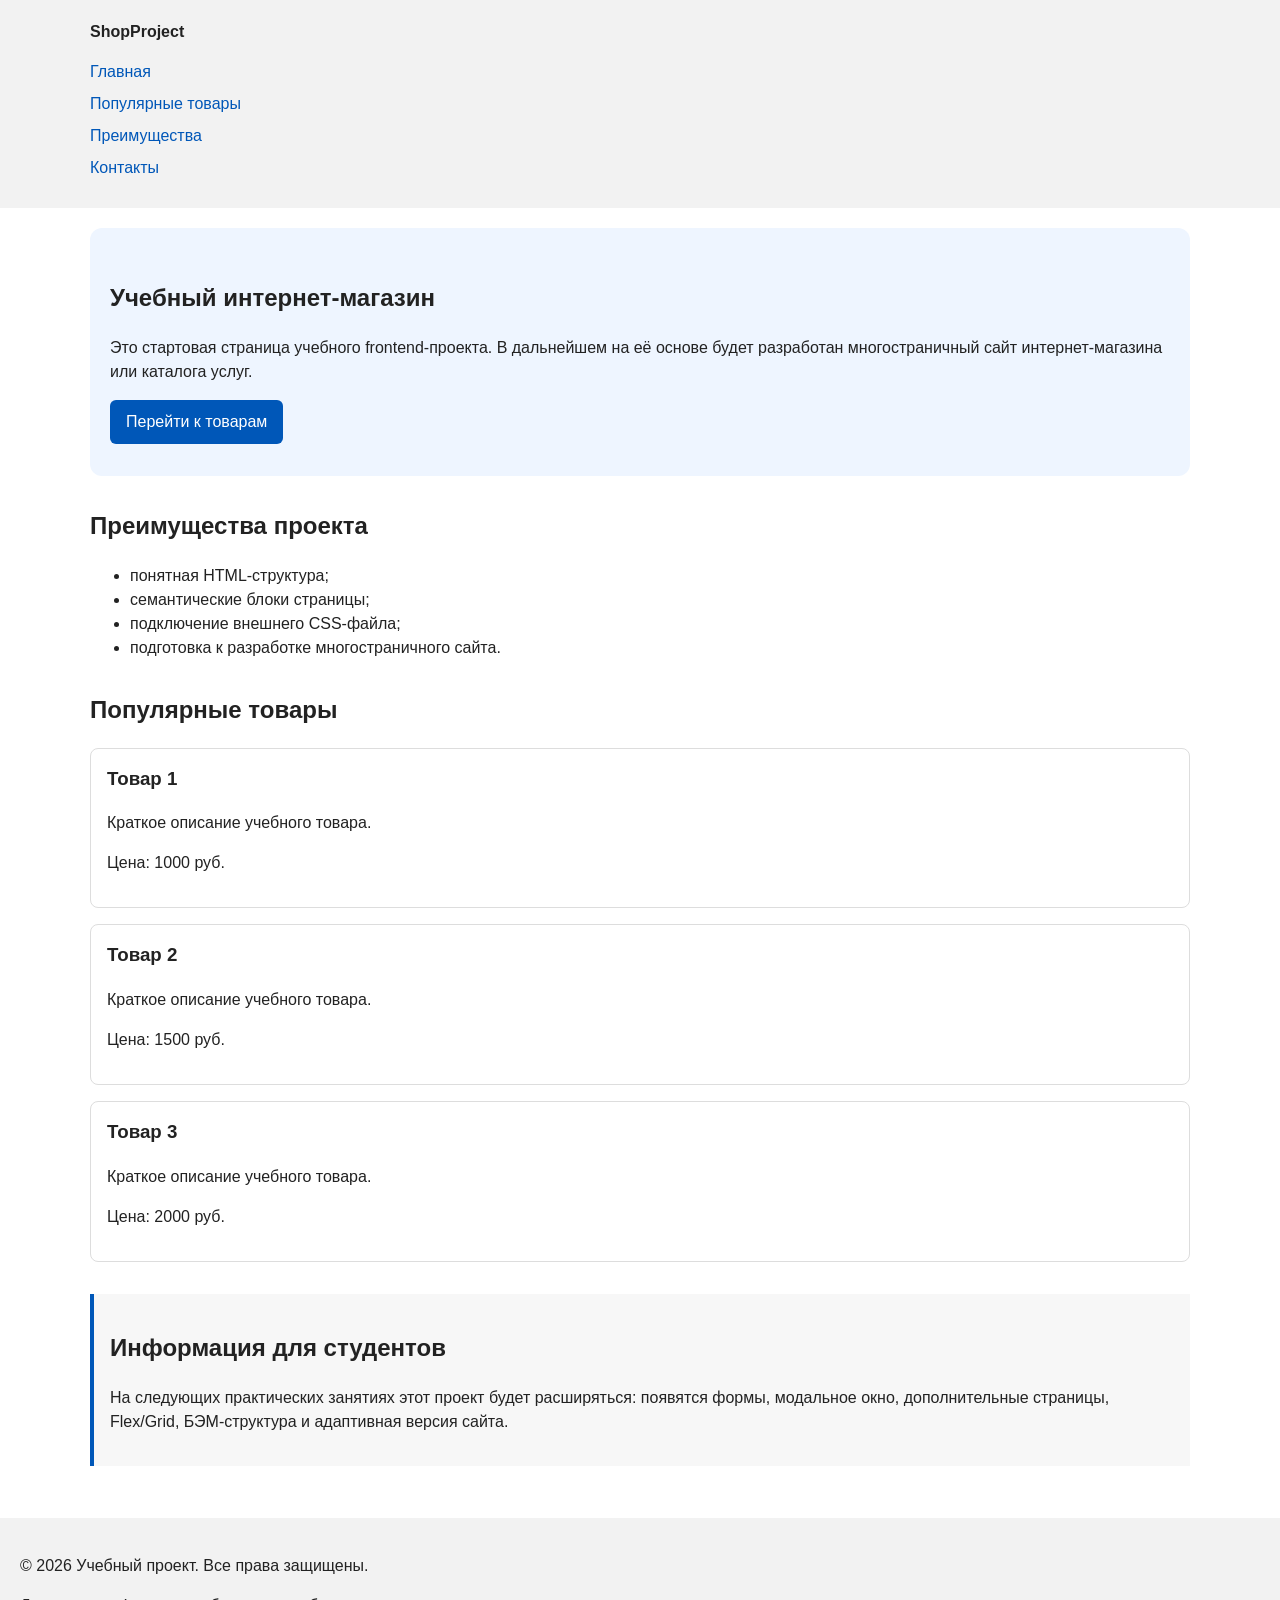
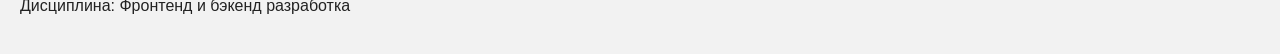
==== index.html @ 9ce86e95 "feat: add semantic HTML structure and base CSS styles" ====
<!DOCTYPE html>
<html lang="ru">
<head>
  <meta charset="UTF-8">
  <meta name="viewport" content="width=device-width, initial-scale=1.0">
  <title>Каталог товаров</title>
  <link rel="stylesheet" href="css/style.css">
</head>
<body>
    <header>
        <div class="site-header">
            <a class="site-logo" href="index.html">ShopProject</a>
            <nav class="site-nav" aria-label="Основная навигация">
                <ul class="site-nav__list">
                    <li><a href="index.html">Главная</a></li>
                    <li><a href="#popular">Популярные товары</a></li>
                    <li><a href="#advantages">Преимущества</a></li>
                    <li><a href="#contacts">Контакты</a></li>
                </ul>
            </nav>
        </div>
    </header>

    <main>
        <!-- Основное содержимое страницы -->
        <section class="hero">
            <h1>Учебный интернет-магазин</h1>
            <p>
                Это стартовая страница учебного frontend-проекта.
                В дальнейшем на её основе будет разработан многостраничный сайт
                интернет-магазина или каталога услуг.
            </p>
            <a class="button" href="#popular">Перейти к товарам</a>
        </section>

        <section class="section" id="advantages">
        <h2>Преимущества проекта</h2>
            <ul class="advantages-list">
                <li>понятная HTML-структура;</li>
                <li>семантические блоки страницы;</li>
                <li>подключение внешнего CSS-файла;</li>
                <li>подготовка к разработке многостраничного сайта.</li>
            </ul>
        </section>

        <section class="section" id="popular">
            <h2>Популярные товары</h2>

            <article class="product-card">
                <h3>Товар 1</h3>
                <p>Краткое описание учебного товара.</p>
                <p>Цена: 1000 руб.</p>
            </article>

            <article class="product-card">
                <h3>Товар 2</h3>
                <p>Краткое описание учебного товара.</p>
                <p>Цена: 1500 руб.</p>
            </article>

            <article class="product-card">
                <h3>Товар 3</h3>
                <p>Краткое описание учебного товара.</p>
                <p>Цена: 2000 руб.</p>
            </article>
        </section>

        <aside class="aside-info">
            <h2>Информация для студентов</h2>
            <p>
                На следующих практических занятиях этот проект будет расширяться:
                появятся формы, модальное окно, дополнительные страницы, Flex/Grid,
                БЭМ-структура и адаптивная версия сайта.
            </p>
        </aside>

    </main>

    <footer id="contacts">
        <p>&copy; 2026 Учебный проект. Все права защищены.</p>
        <p>Дисциплина: Фронтенд и бэкенд разработка</p>
    </footer>


    </body>
</html>
---- css/style.css ----
/* 
  Универсальное правило для всех элементов.
  border-box делает расчёт размеров более понятным:
  width включает content, padding и border.
*/
* {
  box-sizing: border-box;
}

/*
  Убираем стандартный внешний отступ браузера у body.
  Без этого вокруг страницы может появиться белая рамка.
*/
body {
  margin: 0;
  font-family: Arial, sans-serif;
  line-height: 1.5;
  color: #222222;
  background-color: #ffffff;
}

/*
  Задаём внутренние отступы для основных областей страницы.
  Это делает содержимое визуально отделённым от краёв окна браузера.
*/
header,
main,
footer {
  padding: 20px;
}

/*
  Оформляем шапку страницы.
  Пока используется простой светло-серый фон.
*/
header {
  background-color: #f2f2f2;
}

/*
  Оформляем подвал страницы тем же фоном,
  чтобы визуально отделить его от основного содержимого.
*/
footer {
  background-color: #f2f2f2;
}
/*
  Ограничиваем ширину содержимого шапки,
  чтобы оно не растягивалось слишком сильно на широких экранах.
*/
.site-header {
  max-width: 1100px;
  margin: 0 auto;
}

/*
  Оформляем текстовый логотип.
*/
.site-logo {
  font-weight: bold;
  text-decoration: none;
  color: #222222;
}

/*
  Убираем стандартные отступы и маркеры списка навигации.
*/
.site-nav__list {
  padding: 0;
  margin: 16px 0 0;
  list-style: none;
}

/*
  Добавляем расстояние между пунктами меню.
*/
.site-nav__list li {
  margin-bottom: 8px;
}

/*
  Оформляем ссылки меню.
*/
.site-nav__list a {
  color: #0057b8;
  text-decoration: none;
}

/*
  При наведении мыши подчёркиваем ссылку.
  Подробно состояния интерфейса будут рассмотрены в практической работе 1.7.
*/
.site-nav__list a:hover {
  text-decoration: underline;
}

/*
  Hero-блок — первый крупный блок страницы.
  Он визуально отделяется от остальных разделов фоном и отступами.
*/
.hero {
  max-width: 1100px;
  margin: 0 auto 32px;
  padding: 32px 20px;
  background-color: #eef5ff;
  border-radius: 12px;
}

/*
  Общий класс для разделов страницы.
*/
.section {
  max-width: 1100px;
  margin: 0 auto 32px;
}

/*
  Убираем лишний верхний отступ у заголовков разделов.
*/
.section h2 {
  margin-top: 0;
}

/*
  Карточка товара — самостоятельный блок.
  На следующих занятиях карточки будут доработаны и выстроены в сетку.
*/
.product-card {
  margin-bottom: 16px;
  padding: 16px;
  border: 1px solid #dddddd;
  border-radius: 8px;
  background-color: #ffffff;
}

/*
  Убираем лишний верхний отступ у заголовка карточки.
*/
.product-card h3 {
  margin-top: 0;
}

/*
  Пока это обычная ссылка, но визуально она оформляется как кнопка.
*/
.button {
  display: inline-block;
  padding: 10px 16px;
  color: #ffffff;
  background-color: #0057b8;
  text-decoration: none;
  border-radius: 6px;
}

/*
  Простое состояние наведения для кнопки.
*/
.button:hover {
  background-color: #003f86;
}

/*
  Дополнительный информационный блок.
*/
.aside-info {
  max-width: 1100px;
  margin: 0 auto 32px;
  padding: 16px;
  border-left: 4px solid #0057b8;
  background-color: #f7f7f7;
}
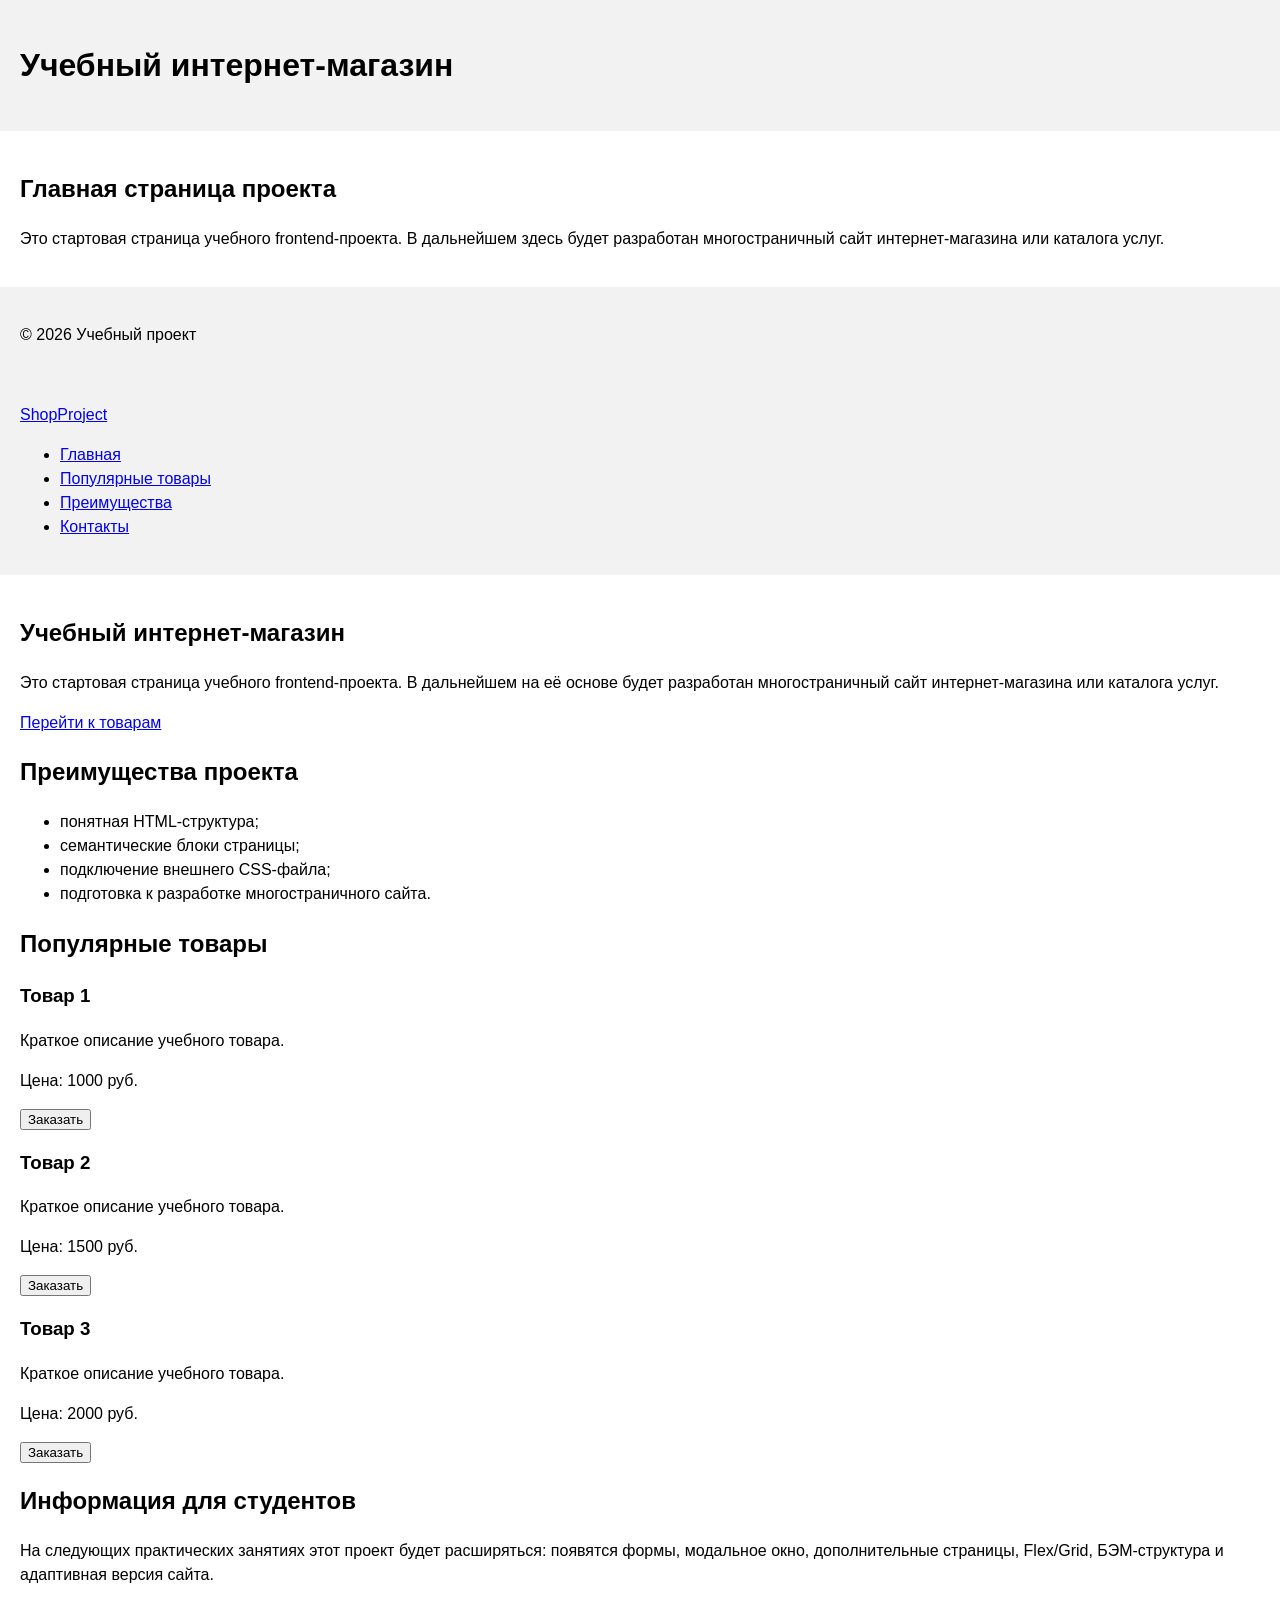
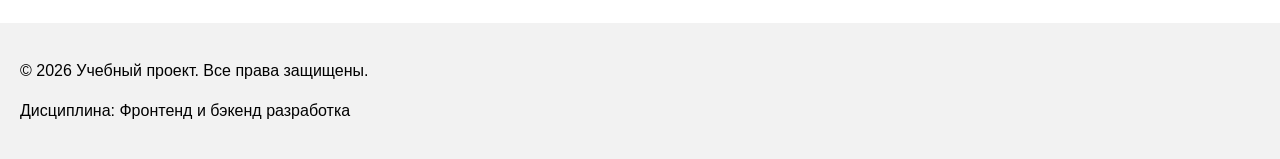
==== commit 656cd3f7: "feat: add order form modal and validation" ====
--- a/index.html
+++ b/index.html
@@ -1,12 +1,32 @@
-<!DOCTYPE html>
-<html lang="ru">
+  
 <head>
   <meta charset="UTF-8">
   <meta name="viewport" content="width=device-width, initial-scale=1.0">
-  <title>Каталог товаров</title>
+  <title>Учебный интернет-магазин</title>
   <link rel="stylesheet" href="css/style.css">
+  <script src="js/main.js" defer></script>
 </head>
+
 <body>
+  <header>
+    <h1>Учебный интернет-магазин</h1>
+  </header>
+
+  <main>
+    <section>
+      <h2>Главная страница проекта</h2>
+      <p>
+        Это стартовая страница учебного frontend-проекта.
+        В дальнейшем здесь будет разработан многостраничный сайт
+        интернет-магазина или каталога услуг.
+      </p>
+    </section>
+  </main>
+
+  <footer>
+    <p>&copy; 2026 Учебный проект</p>
+  </footer>
+</body>
     <header>
         <div class="site-header">
             <a class="site-logo" href="index.html">ShopProject</a>
@@ -50,18 +70,28 @@
                 <h3>Товар 1</h3>
                 <p>Краткое описание учебного товара.</p>
                 <p>Цена: 1000 руб.</p>
+                <button class="button product-card__button" type="button" data-product="Товар 1">
+                    Заказать
+                </button>
             </article>
+
 
             <article class="product-card">
                 <h3>Товар 2</h3>
                 <p>Краткое описание учебного товара.</p>
                 <p>Цена: 1500 руб.</p>
+                <button class="button product-card__button" type="button" data-product="Товар 2">
+                    Заказать
+                </button>
             </article>
-
+            
             <article class="product-card">
                 <h3>Товар 3</h3>
                 <p>Краткое описание учебного товара.</p>
                 <p>Цена: 2000 руб.</p>
+                <button class="button product-card__button" type="button" data-product="Товар 3">
+                    Заказать
+                </button>
             </article>
         </section>
 
@@ -81,6 +111,101 @@
         <p>Дисциплина: Фронтенд и бэкенд разработка</p>
     </footer>
 
+    <dialog class="order-dialog" id="order-dialog" aria-labelledby="order-dialog-title">
+        <h2 id="order-dialog-title">Оформление заявки</h2>
+
+        <form class="order-form" id="order-form" action="#" method="post" novalidate>
+            <input id="selected-product" name="selected-product" type="hidden">
+
+            <div class="form-field">
+            <label for="order-name">Имя</label>
+            <input
+                id="order-name"
+                name="name"
+                type="text"
+                placeholder="Введите ваше имя"
+                minlength="2"
+                autocomplete="given-name"
+                required
+            >
+            </div>
+
+            <div class="form-field">
+            <label for="order-email">E-mail</label>
+            <input
+                id="order-email"
+                name="email"
+                type="email"
+                placeholder="example@mail.ru"
+                autocomplete="email"
+                required
+            >
+            </div>
+
+            <div class="form-field">
+            <label for="order-phone">Телефон</label>
+            <input
+                id="order-phone"
+                name="phone"
+                type="tel"
+                inputmode="tel"
+                placeholder="+7 (900) 000-00-00"
+                pattern="^\+7 \(\d{3}\) \d{3}-\d{2}-\d{2}$"
+                required
+            >
+            <small>Формат: +7 (900) 000-00-00</small>
+            </div>
+
+            <div class="form-field">
+            <label for="order-date">Дата связи</label>
+            <input
+                id="order-date"
+                name="date"
+                type="date"
+            >
+            </div>
+
+            <div class="form-field">
+            <label for="order-topic">Тема заявки</label>
+            <select id="order-topic" name="topic" required>
+                <option value="">Выберите тему</option>
+                <option value="product">Заказ товара</option>
+                <option value="consultation">Консультация</option>
+                <option value="delivery">Доставка</option>
+            </select>
+            </div>
+
+            <div class="form-field">
+            <label for="order-comment">Комментарий</label>
+            <textarea
+                id="order-comment"
+                name="comment"
+                rows="4"
+                placeholder="Укажите дополнительную информацию"
+            ></textarea>
+            </div>
+
+            <div class="form-field form-field--checkbox">
+                <label>
+                    <input
+                    id="order-agreement"
+                    name="agreement"
+                    type="checkbox"
+                    required
+                    >
+                    Я согласен на обработку данных
+            </label>
+            </div>
+            <div class="form-actions">
+                <button type="button" id="close-order-dialog">Закрыть</button>
+                <button type="submit">Отправить заявку</button>
+            </div>
+        </form>
+    </dialog>
+
+    <p class="success-message" id="success-message" hidden>
+        Форма успешно отправлена!
+    </p>
 
     </body>
-</html>
+</html>
--- a/css/style.css
+++ b/css/style.css
@@ -1,171 +1,121 @@
-/* 
-  Универсальное правило для всех элементов.
-  border-box делает расчёт размеров более понятным:
-  width включает content, padding и border.
-*/
-* {
-  box-sizing: border-box;
-}
-
-/*
-  Убираем стандартный внешний отступ браузера у body.
-  Без этого вокруг страницы может появиться белая рамка.
-*/
 body {
   margin: 0;
   font-family: Arial, sans-serif;
   line-height: 1.5;
-  color: #222222;
-  background-color: #ffffff;
 }
 
-/*
-  Задаём внутренние отступы для основных областей страницы.
-  Это делает содержимое визуально отделённым от краёв окна браузера.
-*/
 header,
 main,
 footer {
   padding: 20px;
 }
 
-/*
-  Оформляем шапку страницы.
-  Пока используется простой светло-серый фон.
-*/
 header {
   background-color: #f2f2f2;
 }
 
-/*
-  Оформляем подвал страницы тем же фоном,
-  чтобы визуально отделить его от основного содержимого.
-*/
 footer {
   background-color: #f2f2f2;
 }
-/*
-  Ограничиваем ширину содержимого шапки,
-  чтобы оно не растягивалось слишком сильно на широких экранах.
-*/
-.site-header {
-  max-width: 1100px;
-  margin: 0 auto;
-}
 
 /*
-  Оформляем текстовый логотип.
+  Модальное окно.
+  Элемент dialog сам умеет открываться поверх страницы.
 */
-.site-logo {
-  font-weight: bold;
-  text-decoration: none;
-  color: #222222;
-}
-
-/*
-  Убираем стандартные отступы и маркеры списка навигации.
-*/
-.site-nav__list {
-  padding: 0;
-  margin: 16px 0 0;
-  list-style: none;
-}
-
-/*
-  Добавляем расстояние между пунктами меню.
-*/
-.site-nav__list li {
-  margin-bottom: 8px;
-}
-
-/*
-  Оформляем ссылки меню.
-*/
-.site-nav__list a {
-  color: #0057b8;
-  text-decoration: none;
-}
-
-/*
-  При наведении мыши подчёркиваем ссылку.
-  Подробно состояния интерфейса будут рассмотрены в практической работе 1.7.
-*/
-.site-nav__list a:hover {
-  text-decoration: underline;
-}
-
-/*
-  Hero-блок — первый крупный блок страницы.
-  Он визуально отделяется от остальных разделов фоном и отступами.
-*/
-.hero {
-  max-width: 1100px;
-  margin: 0 auto 32px;
-  padding: 32px 20px;
-  background-color: #eef5ff;
+.order-dialog {
+  width: min(100% - 32px, 560px);
+  padding: 24px;
+  border: none;
   border-radius: 12px;
 }
 
 /*
-  Общий класс для разделов страницы.
+  Затемнение фона за модальным окном.
 */
-.section {
-  max-width: 1100px;
-  margin: 0 auto 32px;
+.order-dialog::backdrop {
+  background-color: rgba(0, 0, 0, 0.5);
 }
 
 /*
-  Убираем лишний верхний отступ у заголовков разделов.
+  Поле формы.
+  Каждый блок получает нижний отступ.
 */
-.section h2 {
-  margin-top: 0;
+.form-field {
+  margin-bottom: 16px;
 }
 
 /*
-  Карточка товара — самостоятельный блок.
-  На следующих занятиях карточки будут доработаны и выстроены в сетку.
+  Подпись поля.
 */
-.product-card {
-  margin-bottom: 16px;
-  padding: 16px;
-  border: 1px solid #dddddd;
-  border-radius: 8px;
-  background-color: #ffffff;
+.form-field label {
+  display: block;
+  margin-bottom: 6px;
 }
 
 /*
-  Убираем лишний верхний отступ у заголовка карточки.
+  Основные поля формы.
 */
-.product-card h3 {
-  margin-top: 0;
+.form-field input,
+.form-field select,
+.form-field textarea {
+  width: 100%;
+  padding: 10px 12px;
+  border: 1px solid #cccccc;
+  border-radius: 6px;
+  font: inherit;
 }
 
 /*
-  Пока это обычная ссылка, но визуально она оформляется как кнопка.
+  Checkbox не должен занимать всю ширину.
 */
-.button {
-  display: inline-block;
-  padding: 10px 16px;
-  color: #ffffff;
-  background-color: #0057b8;
-  text-decoration: none;
-  border-radius: 6px;
+.form-field input[type="checkbox"] {
+  width: auto;
 }
 
 /*
-  Простое состояние наведения для кнопки.
+  Подсказка под полем телефона.
 */
-.button:hover {
-  background-color: #003f86;
+.form-field small {
+  display: block;
+  margin-top: 4px;
+  color: #666666;
 }
 
 /*
-  Дополнительный информационный блок.
+  Видимый фокус для клавиатурной навигации.
 */
-.aside-info {
+.form-field input:focus-visible,
+.form-field select:focus-visible,
+.form-field textarea:focus-visible,
+.form-actions button:focus-visible {
+  outline: 2px solid #0057b8;
+  outline-offset: 2px;
+}
+
+/*
+  Подсветка ошибочных полей.
+  Атрибут aria-invalid будет добавляться через JavaScript.
+*/
+[aria-invalid="true"] {
+  border-color: #b00020;
+}
+
+/*
+  Кнопки формы.
+*/
+.form-actions {
+  display: flex;
+  gap: 12px;
+  margin-top: 20px;
+}
+
+/*
+  Сообщение об успешной отправке.
+*/
+.success-message {
   max-width: 1100px;
-  margin: 0 auto 32px;
+  margin: 24px auto;
   padding: 16px;
-  border-left: 4px solid #0057b8;
-  background-color: #f7f7f7;
+  border-left: 4px solid #168a2f;
+  background-color: #eefaf0;
 }
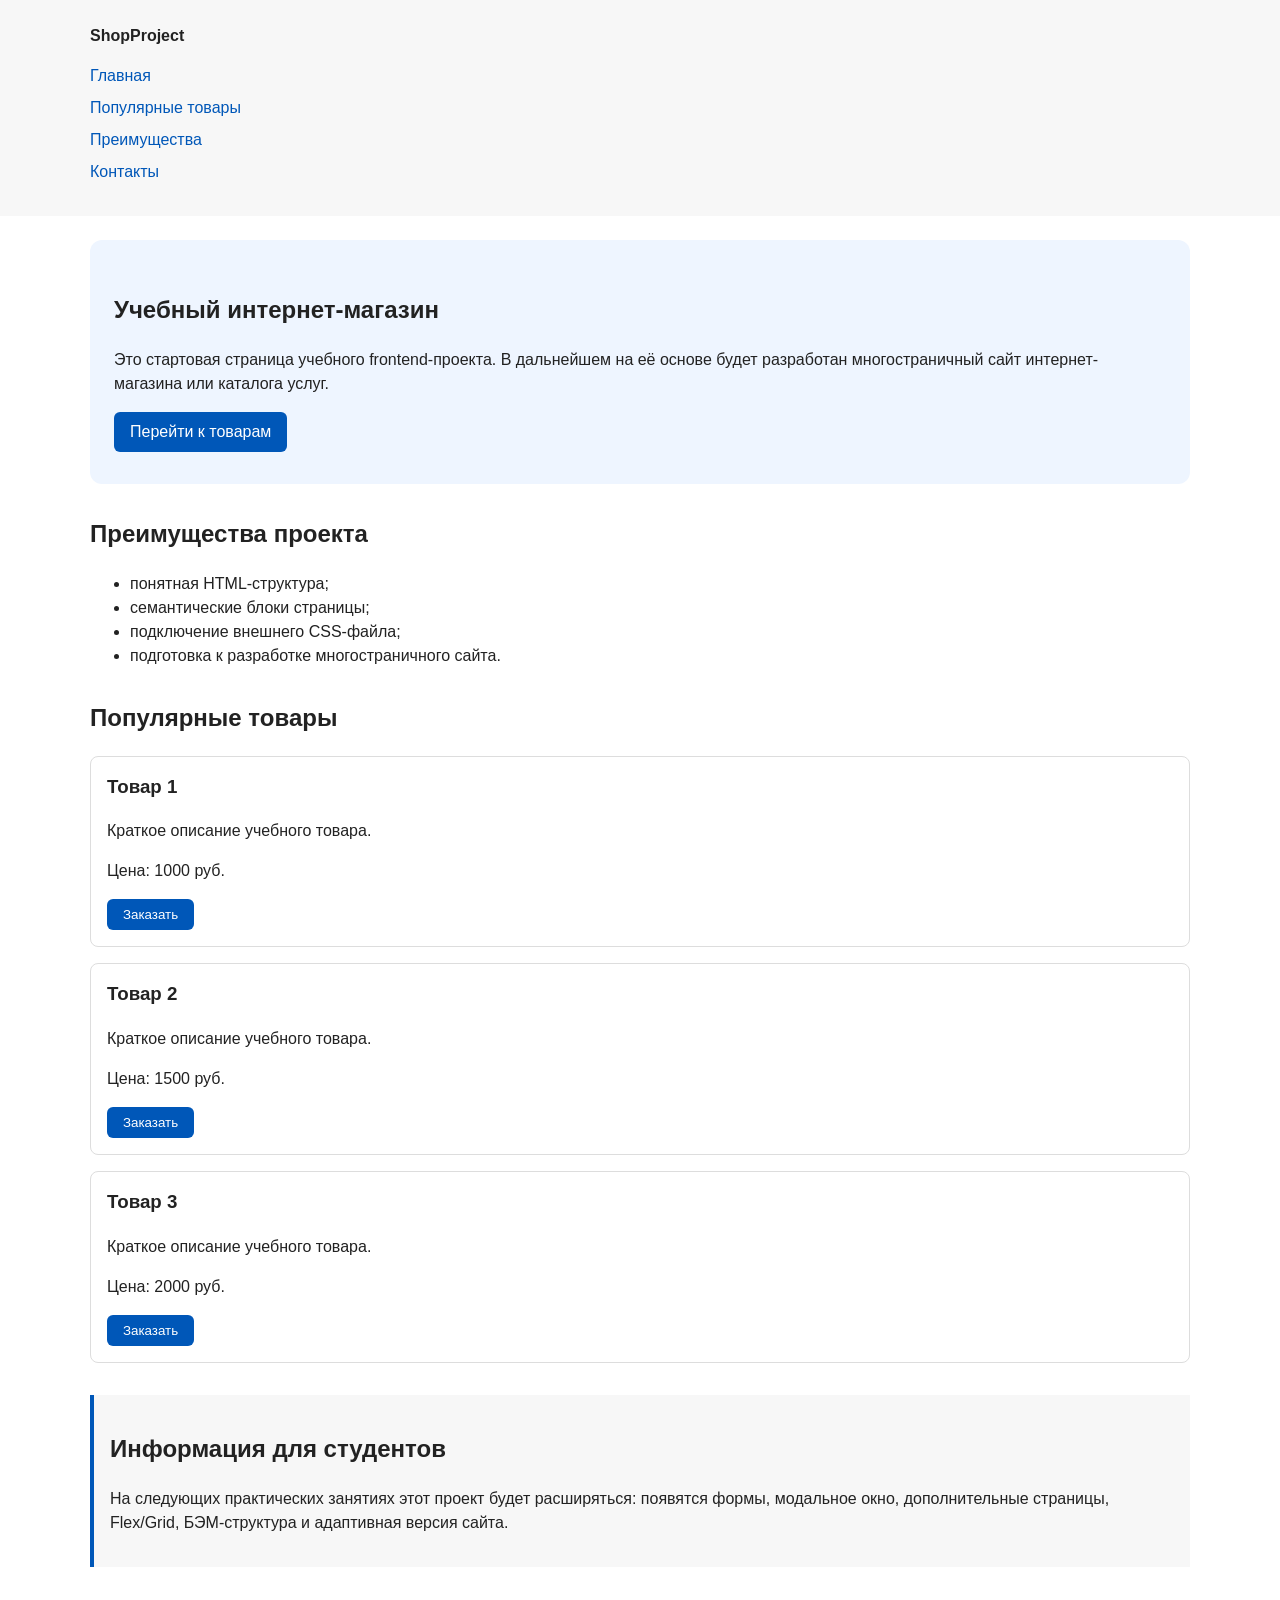
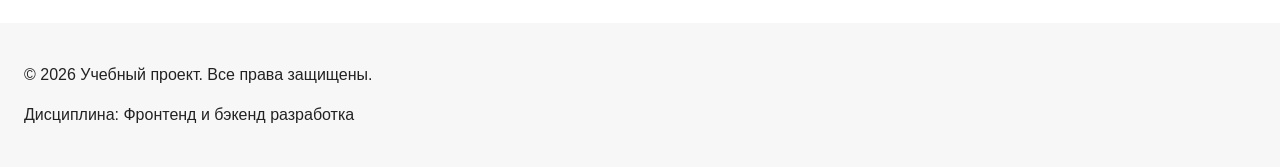
==== commit 249a5371: "refactor: orgaize CSS variables and states" ====
--- a/index.html
+++ b/index.html
@@ -1,211 +1,197 @@
-  
-<head>
-  <meta charset="UTF-8">
-  <meta name="viewport" content="width=device-width, initial-scale=1.0">
-  <title>Учебный интернет-магазин</title>
-  <link rel="stylesheet" href="css/style.css">
-  <script src="js/main.js" defer></script>
-</head>
-
-<body>
-  <header>
-    <h1>Учебный интернет-магазин</h1>
-  </header>
-
-  <main>
-    <section>
-      <h2>Главная страница проекта</h2>
-      <p>
-        Это стартовая страница учебного frontend-проекта.
-        В дальнейшем здесь будет разработан многостраничный сайт
-        интернет-магазина или каталога услуг.
-      </p>
-    </section>
-  </main>
-
-  <footer>
-    <p>&copy; 2026 Учебный проект</p>
-  </footer>
-</body>
-    <header>
-        <div class="site-header">
-            <a class="site-logo" href="index.html">ShopProject</a>
-            <nav class="site-nav" aria-label="Основная навигация">
-                <ul class="site-nav__list">
-                    <li><a href="index.html">Главная</a></li>
-                    <li><a href="#popular">Популярные товары</a></li>
-                    <li><a href="#advantages">Преимущества</a></li>
-                    <li><a href="#contacts">Контакты</a></li>
-                </ul>
-            </nav>
-        </div>
-    </header>
-
-    <main>
-        <!-- Основное содержимое страницы -->
-        <section class="hero">
-            <h1>Учебный интернет-магазин</h1>
-            <p>
-                Это стартовая страница учебного frontend-проекта.
-                В дальнейшем на её основе будет разработан многостраничный сайт
-                интернет-магазина или каталога услуг.
-            </p>
-            <a class="button" href="#popular">Перейти к товарам</a>
-        </section>
-
-        <section class="section" id="advantages">
-        <h2>Преимущества проекта</h2>
-            <ul class="advantages-list">
-                <li>понятная HTML-структура;</li>
-                <li>семантические блоки страницы;</li>
-                <li>подключение внешнего CSS-файла;</li>
-                <li>подготовка к разработке многостраничного сайта.</li>
-            </ul>
-        </section>
-
-        <section class="section" id="popular">
-            <h2>Популярные товары</h2>
-
-            <article class="product-card">
-                <h3>Товар 1</h3>
-                <p>Краткое описание учебного товара.</p>
-                <p>Цена: 1000 руб.</p>
-                <button class="button product-card__button" type="button" data-product="Товар 1">
-                    Заказать
-                </button>
-            </article>
 
 
-            <article class="product-card">
-                <h3>Товар 2</h3>
-                <p>Краткое описание учебного товара.</p>
-                <p>Цена: 1500 руб.</p>
-                <button class="button product-card__button" type="button" data-product="Товар 2">
-                    Заказать
-                </button>
-            </article>
-            
-            <article class="product-card">
-                <h3>Товар 3</h3>
-                <p>Краткое описание учебного товара.</p>
-                <p>Цена: 2000 руб.</p>
-                <button class="button product-card__button" type="button" data-product="Товар 3">
-                    Заказать
-                </button>
-            </article>
-        </section>
 
-        <aside class="aside-info">
-            <h2>Информация для студентов</h2>
-            <p>
-                На следующих практических занятиях этот проект будет расширяться:
-                появятся формы, модальное окно, дополнительные страницы, Flex/Grid,
-                БЭМ-структура и адаптивная версия сайта.
-            </p>
-        </aside>
+<!DOCTYPE html>
+<html>
+    <head>
+        <meta charset="UTF-8">
+        <meta name="viewport" content="width=device-width, initial-scale=1.0">
+        <title>Учебный интернет-магазин</title>
+        <link rel="stylesheet" href="css/style.css">
+        <script src="js/main.js" defer></script>
+    </head>
+    <body>
+        <header>
+            <div class="site-header">
+                <a class="site-logo" href="index.html">ShopProject</a>
+                <nav class="site-nav" aria-label="Основная навигация">
+                    <ul class="site-nav__list">
+                        <li><a href="index.html">Главная</a></li>
+                        <li><a href="#popular">Популярные товары</a></li>
+                        <li><a href="#advantages">Преимущества</a></li>
+                        <li><a href="#contacts">Контакты</a></li>
+                    </ul>
+                </nav>
+            </div>
+        </header>
 
-    </main>
+        
 
-    <footer id="contacts">
-        <p>&copy; 2026 Учебный проект. Все права защищены.</p>
-        <p>Дисциплина: Фронтенд и бэкенд разработка</p>
-    </footer>
+        <main>
+            <!-- Основное содержимое страницы -->
+            <section class="hero">
+                <h1>Учебный интернет-магазин</h1>
+                <p>
+                    Это стартовая страница учебного frontend-проекта.
+                    В дальнейшем на её основе будет разработан многостраничный сайт
+                    интернет-магазина или каталога услуг.
+                </p>
+                <a class="button" href="#popular">Перейти к товарам</a>
+            </section>
 
-    <dialog class="order-dialog" id="order-dialog" aria-labelledby="order-dialog-title">
-        <h2 id="order-dialog-title">Оформление заявки</h2>
+            <section class="section" id="advantages">
+            <h2>Преимущества проекта</h2>
+                <ul class="advantages-list">
+                    <li>понятная HTML-структура;</li>
+                    <li>семантические блоки страницы;</li>
+                    <li>подключение внешнего CSS-файла;</li>
+                    <li>подготовка к разработке многостраничного сайта.</li>
+                </ul>
+            </section>
 
-        <form class="order-form" id="order-form" action="#" method="post" novalidate>
-            <input id="selected-product" name="selected-product" type="hidden">
+            <section class="section" id="popular">
+                <h2>Популярные товары</h2>
 
-            <div class="form-field">
-            <label for="order-name">Имя</label>
-            <input
-                id="order-name"
-                name="name"
-                type="text"
-                placeholder="Введите ваше имя"
-                minlength="2"
-                autocomplete="given-name"
-                required
-            >
-            </div>
+                <article class="product-card">
+                    <h3>Товар 1</h3>
+                    <p>Краткое описание учебного товара.</p>
+                    <p>Цена: 1000 руб.</p>
+                    <button class="button product-card__button" type="button" data-product="Товар 1">
+                        Заказать
+                    </button>
+                </article>
 
-            <div class="form-field">
-            <label for="order-email">E-mail</label>
-            <input
-                id="order-email"
-                name="email"
-                type="email"
-                placeholder="example@mail.ru"
-                autocomplete="email"
-                required
-            >
-            </div>
 
-            <div class="form-field">
-            <label for="order-phone">Телефон</label>
-            <input
-                id="order-phone"
-                name="phone"
-                type="tel"
-                inputmode="tel"
-                placeholder="+7 (900) 000-00-00"
-                pattern="^\+7 \(\d{3}\) \d{3}-\d{2}-\d{2}$"
-                required
-            >
-            <small>Формат: +7 (900) 000-00-00</small>
-            </div>
+                <article class="product-card">
+                    <h3>Товар 2</h3>
+                    <p>Краткое описание учебного товара.</p>
+                    <p>Цена: 1500 руб.</p>
+                    <button class="button product-card__button" type="button" data-product="Товар 2">
+                        Заказать
+                    </button>
+                </article>
+                
+                <article class="product-card">
+                    <h3>Товар 3</h3>
+                    <p>Краткое описание учебного товара.</p>
+                    <p>Цена: 2000 руб.</p>
+                    <button class="button product-card__button" type="button" data-product="Товар 3">
+                        Заказать
+                    </button>
+                </article>
+            </section>
 
-            <div class="form-field">
-            <label for="order-date">Дата связи</label>
-            <input
-                id="order-date"
-                name="date"
-                type="date"
-            >
-            </div>
+            <aside class="aside-info">
+                <h2>Информация для студентов</h2>
+                <p>
+                    На следующих практических занятиях этот проект будет расширяться:
+                    появятся формы, модальное окно, дополнительные страницы, Flex/Grid,
+                    БЭМ-структура и адаптивная версия сайта.
+                </p>
+            </aside>
 
-            <div class="form-field">
-            <label for="order-topic">Тема заявки</label>
-            <select id="order-topic" name="topic" required>
-                <option value="">Выберите тему</option>
-                <option value="product">Заказ товара</option>
-                <option value="consultation">Консультация</option>
-                <option value="delivery">Доставка</option>
-            </select>
-            </div>
+        </main>
 
-            <div class="form-field">
-            <label for="order-comment">Комментарий</label>
-            <textarea
-                id="order-comment"
-                name="comment"
-                rows="4"
-                placeholder="Укажите дополнительную информацию"
-            ></textarea>
-            </div>
+        <footer id="contacts">
+            <p>&copy; 2026 Учебный проект. Все права защищены.</p>
+            <p>Дисциплина: Фронтенд и бэкенд разработка</p>
+        </footer>
 
-            <div class="form-field form-field--checkbox">
-                <label>
-                    <input
-                    id="order-agreement"
-                    name="agreement"
-                    type="checkbox"
+        <dialog class="order-dialog" id="order-dialog" aria-labelledby="order-dialog-title">
+            <h2 id="order-dialog-title">Оформление заявки</h2>
+
+            <form class="order-form" id="order-form" action="#" method="post" novalidate>
+                <input id="selected-product" name="selected-product" type="hidden">
+
+                <div class="form-field">
+                <label for="order-name">Имя</label>
+                <input
+                    id="order-name"
+                    name="name"
+                    type="text"
+                    placeholder="Введите ваше имя"
+                    minlength="2"
+                    autocomplete="given-name"
                     required
-                    >
-                    Я согласен на обработку данных
-            </label>
-            </div>
-            <div class="form-actions">
-                <button type="button" id="close-order-dialog">Закрыть</button>
-                <button type="submit">Отправить заявку</button>
-            </div>
-        </form>
-    </dialog>
+                >
+                </div>
 
-    <p class="success-message" id="success-message" hidden>
-        Форма успешно отправлена!
-    </p>
+                <div class="form-field">
+                <label for="order-email">E-mail</label>
+                <input
+                    id="order-email"
+                    name="email"
+                    type="email"
+                    placeholder="example@mail.ru"
+                    autocomplete="email"
+                    required
+                >
+                </div>
+
+                <div class="form-field">
+                <label for="order-phone">Телефон</label>
+                <input
+                    id="order-phone"
+                    name="phone"
+                    type="tel"
+                    inputmode="tel"
+                    placeholder="+7 (900) 000-00-00"
+                    pattern="^\+7 \(\d{3}\) \d{3}-\d{2}-\d{2}$"
+                    required
+                >
+                <small>Формат: +7 (900) 000-00-00</small>
+                </div>
+
+                <div class="form-field">
+                <label for="order-date">Дата связи</label>
+                <input
+                    id="order-date"
+                    name="date"
+                    type="date"
+                >
+                </div>
+
+                <div class="form-field">
+                <label for="order-topic">Тема заявки</label>
+                <select id="order-topic" name="topic" required>
+                    <option value="">Выберите тему</option>
+                    <option value="product">Заказ товара</option>
+                    <option value="consultation">Консультация</option>
+                    <option value="delivery">Доставка</option>
+                </select>
+                </div>
+
+                <div class="form-field">
+                <label for="order-comment">Комментарий</label>
+                <textarea
+                    id="order-comment"
+                    name="comment"
+                    rows="4"
+                    placeholder="Укажите дополнительную информацию"
+                ></textarea>
+                </div>
+
+                <div class="form-field form-field--checkbox">
+                    <label>
+                        <input
+                        id="order-agreement"
+                        name="agreement"
+                        type="checkbox"
+                        required
+                        >
+                        Я согласен на обработку данных
+                </label>
+                </div>
+                <div class="form-actions">
+                    <button type="button" id="close-order-dialog">Закрыть</button>
+                    <button type="submit">Отправить заявку</button>
+                </div>
+            </form>
+        </dialog>
+
+        <p class="success-message" id="success-message" hidden>
+            Форма успешно отправлена!
+        </p>
 
     </body>
 </html>
--- a/css/style.css
+++ b/css/style.css
@@ -1,121 +1,272 @@
+/* ===============================
+   1. Переменные проекта
+   =============================== */
+
+:root {
+  /* Основные цвета проекта */
+  --color-bg: #ffffff;
+  --color-text: #222222;
+  --color-muted: #666666;
+  --color-primary: #0057b8;
+  --color-primary-dark: #003f86;
+  --color-border: #dddddd;
+  --color-surface: #f7f7f7;
+  --color-surface-accent: #eef5ff;
+  --color-danger: #b00020;
+  --color-success: #168a2f;
+  --color-success-bg: #eefaf0;
+  --color-white: #ffffff;
+
+  /* Отступы */
+  --space-xs: 4px;
+  --space-sm: 8px;
+  --space-md: 16px;
+  --space-lg: 24px;
+  --space-xl: 32px;
+
+  /* Скругления */
+  --radius-sm: 6px;
+  --radius-md: 8px;
+  --radius-lg: 12px;
+
+  /* Размеры */
+  --container-width: 1100px;
+}
+
+/* ===============================
+   2. Базовые стили
+   =============================== */
+
+* {
+  box-sizing: border-box;
+}
+
 body {
   margin: 0;
   font-family: Arial, sans-serif;
   line-height: 1.5;
-}
+  color: var(--color-text);
+  background-color: var(--color-bg);
+}
+
+
+/* ===============================
+   3. Общие элементы интерфейса
+   =============================== */
+
+a {
+  color: var(--color-primary);
+}
+
+a:hover {
+  color: var(--color-primary-dark);
+}
+
+a:focus-visible {
+  outline: 2px solid var(--color-primary);
+  outline-offset: 3px;
+}
+
 
 header,
 main,
 footer {
-  padding: 20px;
-}
+  padding: var(--space-lg);
+}
+
+
+/* ===============================
+   4. Компоненты страницы
+   =============================== */
 
 header {
-  background-color: #f2f2f2;
-}
+  background-color: var(--color-surface);
+}
+
+.site-header {
+  max-width: 1100px;
+  margin: 0 auto;
+}
+
+/*
+  Оформляем текстовый логотип.
+*/
+.site-logo {
+  font-weight: bold;
+  text-decoration: none;
+  color: #222222;
+}
+
+/*
+  Убираем стандартные отступы и маркеры списка навигации.
+*/
+.site-nav__list {
+  padding: 0;
+  margin: 16px 0 0;
+  list-style: none;
+}
+
+/*
+  Добавляем расстояние между пунктами меню.
+*/
+.site-nav__list li {
+  margin-bottom: 8px;
+}
+
+/*
+  Оформляем ссылки меню.
+*/
+.site-nav__list a {
+  color: #0057b8;
+  text-decoration: none;
+}
+
+/*
+  При наведении мыши подчёркиваем ссылку.
+  Подробно состояния интерфейса будут рассмотрены в практической работе 1.7.
+*/
+.site-nav__list a:hover {
+  text-decoration: underline;
+}
+
 
 footer {
-  background-color: #f2f2f2;
-}
-
-/*
-  Модальное окно.
-  Элемент dialog сам умеет открываться поверх страницы.
-*/
+  background-color: var(--color-surface);
+}
+
+.button {
+  display: inline-block;
+  padding: var(--space-sm) var(--space-md);
+  color: var(--color-white);
+  background-color: var(--color-primary);
+  text-decoration: none;
+  border: none;
+  border-radius: var(--radius-sm);
+  cursor: pointer;
+}
+
+.button:hover {
+  background-color: var(--color-primary-dark);
+}
+
+.button:focus-visible {
+  outline: 2px solid var(--color-primary);
+  outline-offset: 3px;
+}
+
+.button:disabled {
+  opacity: 0.6;
+  cursor: not-allowed;
+}
+.hero {
+  max-width: var(--container-width);
+  margin: 0 auto var(--space-xl);
+  padding: var(--space-xl) var(--space-lg);
+  background-color: var(--color-surface-accent);
+  border-radius: var(--radius-lg);
+}
+
+.section {
+  max-width: var(--container-width);
+  margin: 0 auto var(--space-xl);
+}
+
+.section h2 {
+  margin-top: 0;
+}
+
+.product-card {
+  margin-bottom: var(--space-md);
+  padding: var(--space-md);
+  border: 1px solid var(--color-border);
+  border-radius: var(--radius-md);
+  background-color: var(--color-bg);
+}
+
+.product-card:hover {
+  border-color: var(--color-primary);
+}
+
+.product-card h3 {
+  margin-top: 0;
+}
+
+.aside-info {
+  max-width: var(--container-width);
+  margin: 0 auto var(--space-xl);
+  padding: var(--space-md);
+  border-left: 4px solid var(--color-primary);
+  background-color: var(--color-surface);
+}
+
+
+
+/* ===============================
+   5. Форма и модальное окно
+   =============================== */
+
 .order-dialog {
   width: min(100% - 32px, 560px);
-  padding: 24px;
+  padding: var(--space-lg);
   border: none;
-  border-radius: 12px;
-}
-
-/*
-  Затемнение фона за модальным окном.
-*/
+  border-radius: var(--radius-lg);
+}
+
 .order-dialog::backdrop {
   background-color: rgba(0, 0, 0, 0.5);
 }
 
-/*
-  Поле формы.
-  Каждый блок получает нижний отступ.
-*/
 .form-field {
-  margin-bottom: 16px;
-}
-
-/*
-  Подпись поля.
-*/
+  margin-bottom: var(--space-md);
+}
+
 .form-field label {
   display: block;
-  margin-bottom: 6px;
-}
-
-/*
-  Основные поля формы.
-*/
+  margin-bottom: var(--space-xs);
+}
+
 .form-field input,
 .form-field select,
 .form-field textarea {
   width: 100%;
   padding: 10px 12px;
-  border: 1px solid #cccccc;
-  border-radius: 6px;
+  border: 1px solid var(--color-border);
+  border-radius: var(--radius-sm);
   font: inherit;
 }
 
-/*
-  Checkbox не должен занимать всю ширину.
-*/
 .form-field input[type="checkbox"] {
   width: auto;
 }
 
-/*
-  Подсказка под полем телефона.
-*/
 .form-field small {
   display: block;
-  margin-top: 4px;
-  color: #666666;
-}
-
-/*
-  Видимый фокус для клавиатурной навигации.
-*/
+  margin-top: var(--space-xs);
+  color: var(--color-muted);
+}
+
+.form-field input:hover,
+.form-field select:hover,
+.form-field textarea:hover {
+  border-color: var(--color-primary);
+}
+
 .form-field input:focus-visible,
 .form-field select:focus-visible,
 .form-field textarea:focus-visible,
 .form-actions button:focus-visible {
-  outline: 2px solid #0057b8;
-  outline-offset: 2px;
-}
-
-/*
-  Подсветка ошибочных полей.
-  Атрибут aria-invalid будет добавляться через JavaScript.
-*/
+  outline: 2px solid var(--color-primary);
+  outline-offset: 3px;
+}
+
 [aria-invalid="true"] {
-  border-color: #b00020;
-}
-
-/*
-  Кнопки формы.
-*/
-.form-actions {
-  display: flex;
-  gap: 12px;
-  margin-top: 20px;
-}
-
-/*
-  Сообщение об успешной отправке.
-*/
+  border-color: var(--color-danger);
+}
+
 .success-message {
-  max-width: 1100px;
-  margin: 24px auto;
-  padding: 16px;
-  border-left: 4px solid #168a2f;
-  background-color: #eefaf0;
-}
+  max-width: var(--container-width);
+  margin: var(--space-lg) auto;
+  padding: var(--space-md);
+  border-left: 4px solid var(--color-success);
+  background-color: var(--color-success-bg);
+}
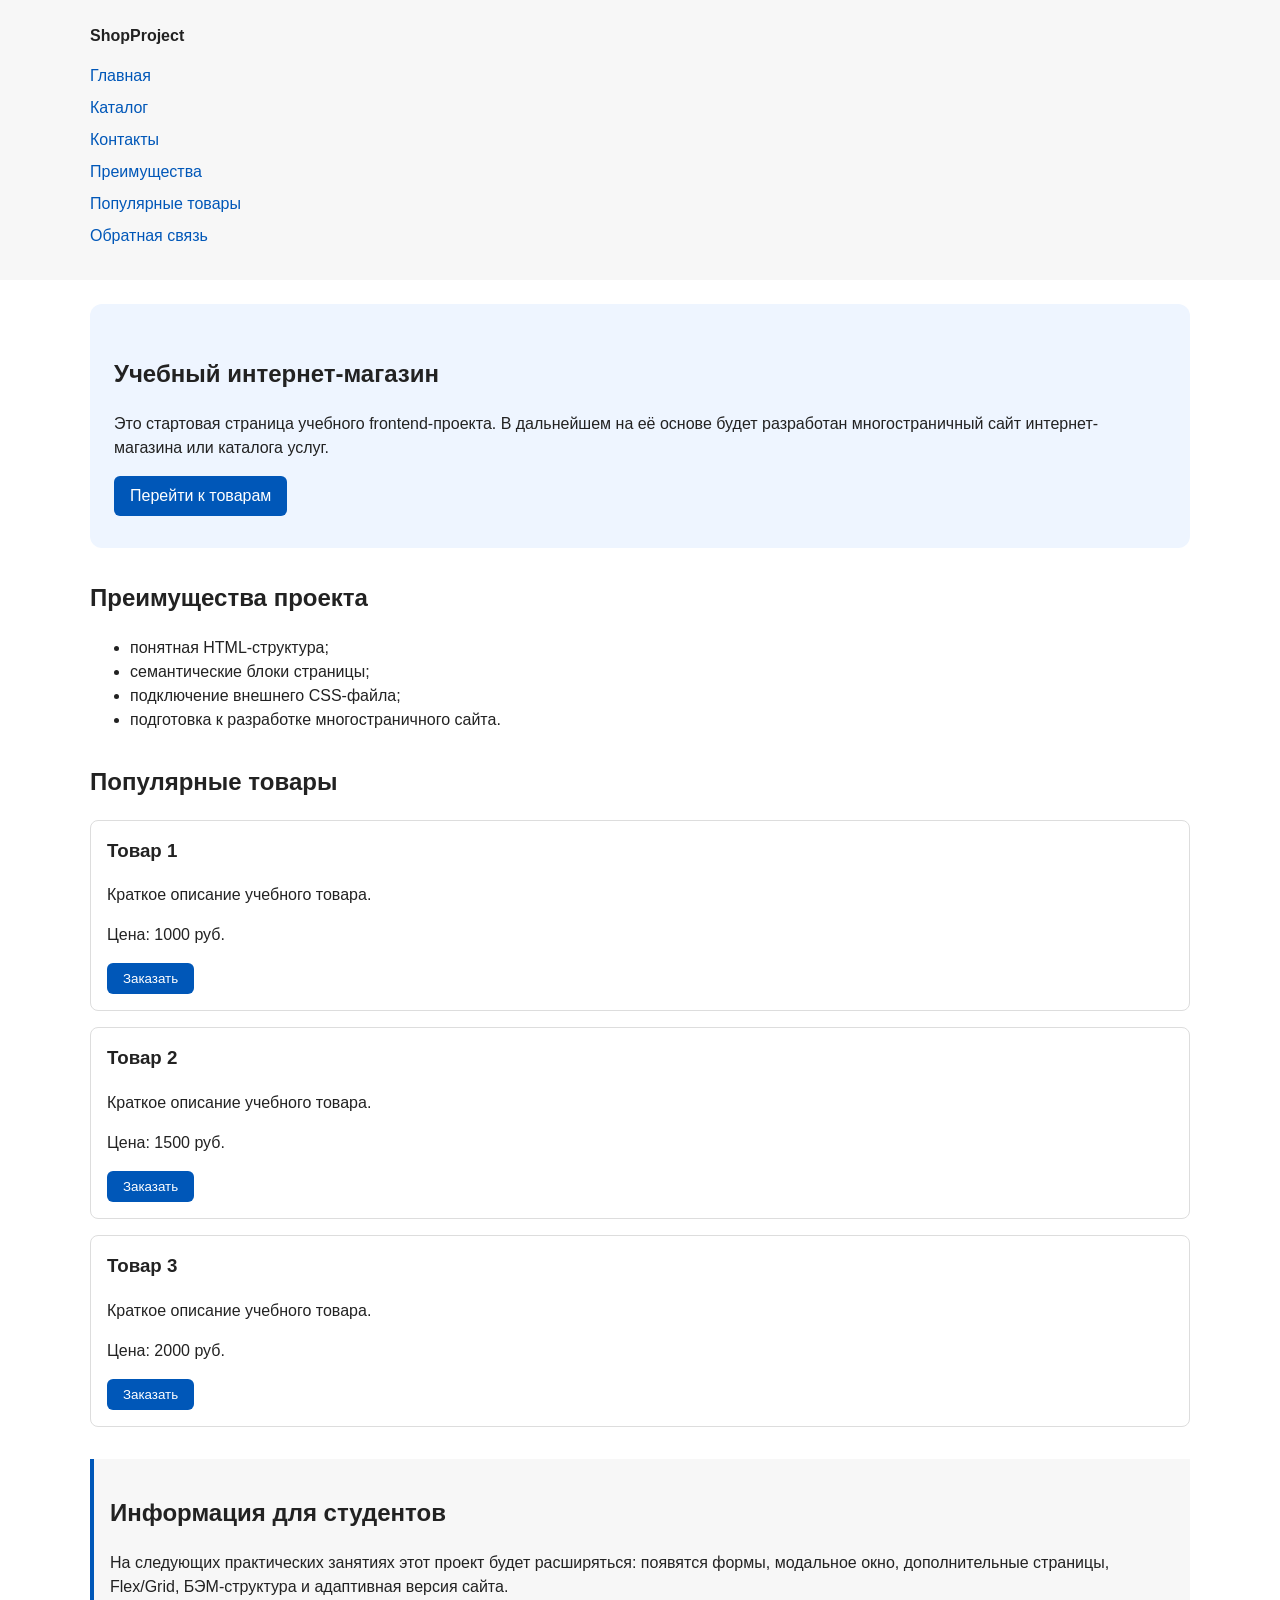
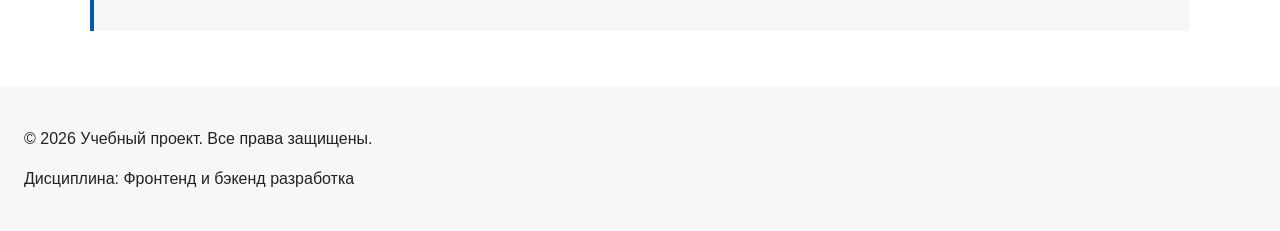
==== commit da83338b: "feat: add multi-page structure navigation and anchors" ====
--- a/index.html
+++ b/index.html
@@ -2,11 +2,12 @@
 
 
 <!DOCTYPE html>
-<html>
+<html lang="ru">
     <head>
         <meta charset="UTF-8">
         <meta name="viewport" content="width=device-width, initial-scale=1.0">
-        <title>Учебный интернет-магазин</title>
+        <meta name="description" content="Главная страница учебного интернет-магазина.">
+        <title>Главная — Учебный интернет-магазин</title>
         <link rel="stylesheet" href="css/style.css">
         <script src="js/main.js" defer></script>
     </head>
@@ -17,9 +18,11 @@
                 <nav class="site-nav" aria-label="Основная навигация">
                     <ul class="site-nav__list">
                         <li><a href="index.html">Главная</a></li>
-                        <li><a href="#popular">Популярные товары</a></li>
-                        <li><a href="#advantages">Преимущества</a></li>
-                        <li><a href="#contacts">Контакты</a></li>
+                        <li><a href="catalog.html">Каталог</a></li>
+                        <li><a href="contacts.html">Контакты</a></li>
+                        <li><a href="index.html#advantages">Преимущества</a></li>
+                        <li><a href="index.html#popular">Популярные товары</a></li>
+                        <li><a href="index.html#contacts">Обратная связь</a></li>
                     </ul>
                 </nav>
             </div>
@@ -28,6 +31,7 @@
         
 
         <main>
+
             <!-- Основное содержимое страницы -->
             <section class="hero">
                 <h1>Учебный интернет-магазин</h1>
--- a/css/style.css
+++ b/css/style.css
@@ -41,6 +41,10 @@
   box-sizing: border-box;
 }
 
+html {
+  scroll-behavior: smooth;
+}
+
 body {
   margin: 0;
   font-family: Arial, sans-serif;
@@ -94,7 +98,7 @@
 .site-logo {
   font-weight: bold;
   text-decoration: none;
-  color: #222222;
+  color: var(--color-text);
 }
 
 /*
@@ -117,7 +121,7 @@
   Оформляем ссылки меню.
 */
 .site-nav__list a {
-  color: #0057b8;
+  color: var(--color-primary);
   text-decoration: none;
 }
 
@@ -171,6 +175,27 @@
   margin: 0 auto var(--space-xl);
 }
 
+.breadcrumbs {
+  max-width: var(--container-width);
+  margin: 0 auto var(--space-md);
+  font-size: 14px;
+  color: var(--color-muted);
+}
+
+.breadcrumbs a {
+  color: var(--color-primary);
+}
+
+.breadcrumbs span::before {
+  content: " / ";
+  color: var(--color-muted);
+}
+
+:target {
+  outline: 2px dashed var(--color-primary);
+  outline-offset: 4px;
+}
+
 .section h2 {
   margin-top: 0;
 }
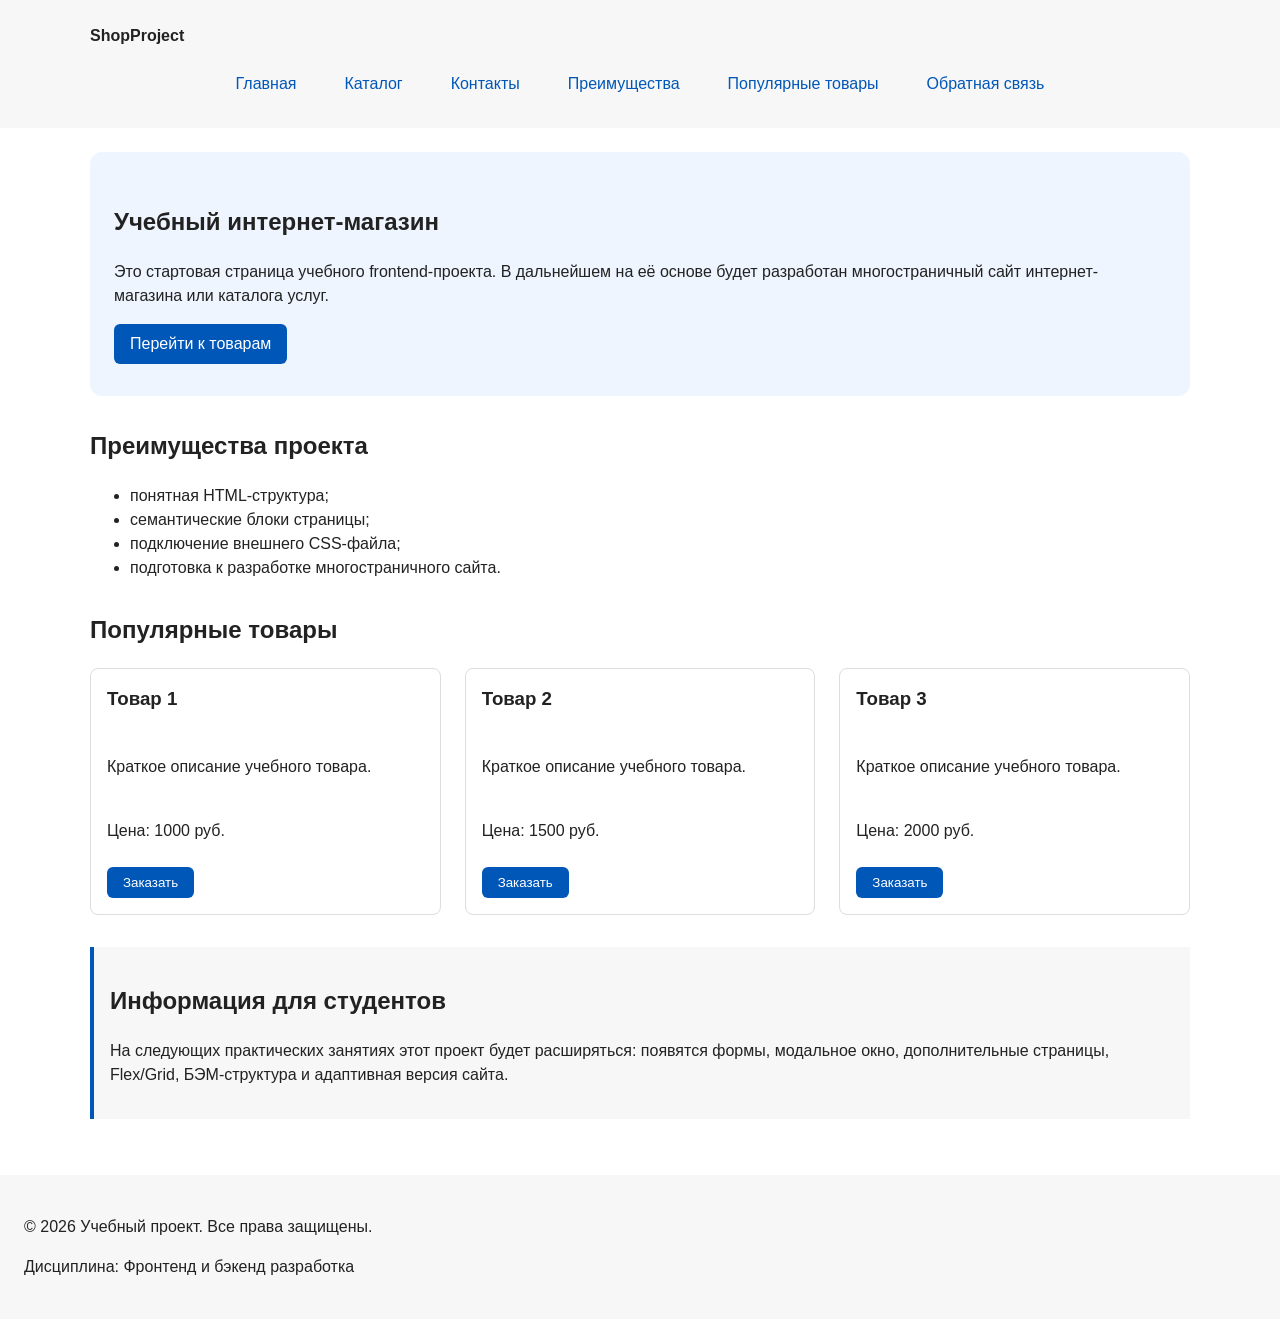
==== commit 48c8884b: "feat: build navigation and catalog layout with Flexbox and CSS Grid" ====
--- a/index.html
+++ b/index.html
@@ -56,33 +56,34 @@
             <section class="section" id="popular">
                 <h2>Популярные товары</h2>
 
-                <article class="product-card">
-                    <h3>Товар 1</h3>
-                    <p>Краткое описание учебного товара.</p>
-                    <p>Цена: 1000 руб.</p>
-                    <button class="button product-card__button" type="button" data-product="Товар 1">
-                        Заказать
-                    </button>
-                </article>
-
-
-                <article class="product-card">
-                    <h3>Товар 2</h3>
-                    <p>Краткое описание учебного товара.</p>
-                    <p>Цена: 1500 руб.</p>
-                    <button class="button product-card__button" type="button" data-product="Товар 2">
-                        Заказать
-                    </button>
-                </article>
-                
-                <article class="product-card">
-                    <h3>Товар 3</h3>
-                    <p>Краткое описание учебного товара.</p>
-                    <p>Цена: 2000 руб.</p>
-                    <button class="button product-card__button" type="button" data-product="Товар 3">
-                        Заказать
-                    </button>
-                </article>
+                <div class="products-grid">
+                    <article class="product-card">
+                        <h3>Товар 1</h3>
+                        <p>Краткое описание учебного товара.</p>
+                        <p>Цена: 1000 руб.</p>
+                        <button class="button product-card__button" type="button" data-product="Товар 1">
+                            Заказать
+                        </button>
+                    </article>
+
+                    <article class="product-card">
+                        <h3>Товар 2</h3>
+                        <p>Краткое описание учебного товара.</p>
+                        <p>Цена: 1500 руб.</p>
+                        <button class="button product-card__button" type="button" data-product="Товар 2">
+                            Заказать
+                        </button>
+                    </article>
+
+                    <article class="product-card">
+                        <h3>Товар 3</h3>
+                        <p>Краткое описание учебного товара.</p>
+                        <p>Цена: 2000 руб.</p>
+                        <button class="button product-card__button" type="button" data-product="Товар 3">
+                            Заказать
+                        </button>
+                    </article>
+                </div>
             </section>
 
             <aside class="aside-info">
--- a/css/style.css
+++ b/css/style.css
@@ -102,35 +102,38 @@
 }
 
 /*
-  Убираем стандартные отступы и маркеры списка навигации.
+  Строим меню навигации с помощью Flexbox: выравниваем
+  пункты по центру и задаём расстояние между ними через gap.
 */
 .site-nav__list {
+  display: flex;
+  flex-wrap: wrap;
+  justify-content: center;
+  align-items: center;
+  gap: var(--space-md);
   padding: 0;
-  margin: 16px 0 0;
+  margin: var(--space-md) 0 0;
   list-style: none;
 }
 
 /*
-  Добавляем расстояние между пунктами меню.
-*/
-.site-nav__list li {
-  margin-bottom: 8px;
-}
-
-/*
-  Оформляем ссылки меню.
+  Оформляем ссылки меню как кнопки.
 */
 .site-nav__list a {
+  display: inline-block;
+  padding: var(--space-sm) var(--space-md);
   color: var(--color-primary);
   text-decoration: none;
-}
-
-/*
-  При наведении мыши подчёркиваем ссылку.
+  border-radius: var(--radius-sm);
+}
+
+/*
+  При наведении мыши подсвечиваем ссылку меню.
   Подробно состояния интерфейса будут рассмотрены в практической работе 1.7.
 */
 .site-nav__list a:hover {
-  text-decoration: underline;
+  color: var(--color-white);
+  background-color: var(--color-primary);
 }
 
 
@@ -200,8 +203,84 @@
   margin-top: 0;
 }
 
+/*
+  Каркас страницы каталога на CSS Grid: слева блок фильтров,
+  справа сетка товаров. Расположение областей задаём через
+  grid-template-areas.
+*/
+.catalog-layout {
+  display: grid;
+  grid-template-columns: 260px 1fr;
+  grid-template-areas:
+    "filters products";
+  gap: var(--space-lg);
+  max-width: var(--container-width);
+  margin: 0 auto var(--space-xl);
+}
+
+.catalog-filters {
+  grid-area: filters;
+  align-self: start;
+  padding: var(--space-md);
+  border: 1px solid var(--color-border);
+  border-radius: var(--radius-md);
+  background-color: var(--color-surface);
+}
+
+.catalog-filters h2 {
+  margin-top: 0;
+}
+
+.catalog-products {
+  grid-area: products;
+}
+
+.filters-form {
+  display: grid;
+  gap: var(--space-md);
+}
+
+.filters-form fieldset {
+  margin: 0;
+  padding: var(--space-sm) var(--space-sm) var(--space-md);
+  border: 1px solid var(--color-border);
+  border-radius: var(--radius-sm);
+}
+
+.filters-form legend {
+  font-weight: 700;
+}
+
+.filters-form label {
+  display: block;
+  margin-bottom: var(--space-sm);
+}
+
+.filters-form input[type="number"] {
+  width: 100%;
+  padding: 6px 8px;
+  border: 1px solid var(--color-border);
+  border-radius: var(--radius-sm);
+  font: inherit;
+}
+
+/*
+  Сетка карточек товаров на CSS Grid: три колонки равной ширины.
+*/
+.products-grid {
+  display: grid;
+  grid-template-columns: repeat(3, 1fr);
+  gap: var(--space-lg);
+}
+
+/*
+  Внутри карточки используем Flexbox: колонка растягивается
+  на всю высоту, кнопка прижимается к нижнему краю.
+*/
 .product-card {
-  margin-bottom: var(--space-md);
+  display: flex;
+  flex-direction: column;
+  gap: var(--space-sm);
   padding: var(--space-md);
   border: 1px solid var(--color-border);
   border-radius: var(--radius-md);
@@ -214,6 +293,11 @@
 
 .product-card h3 {
   margin-top: 0;
+}
+
+.product-card .button {
+  margin-top: auto;
+  align-self: flex-start;
 }
 
 .aside-info {
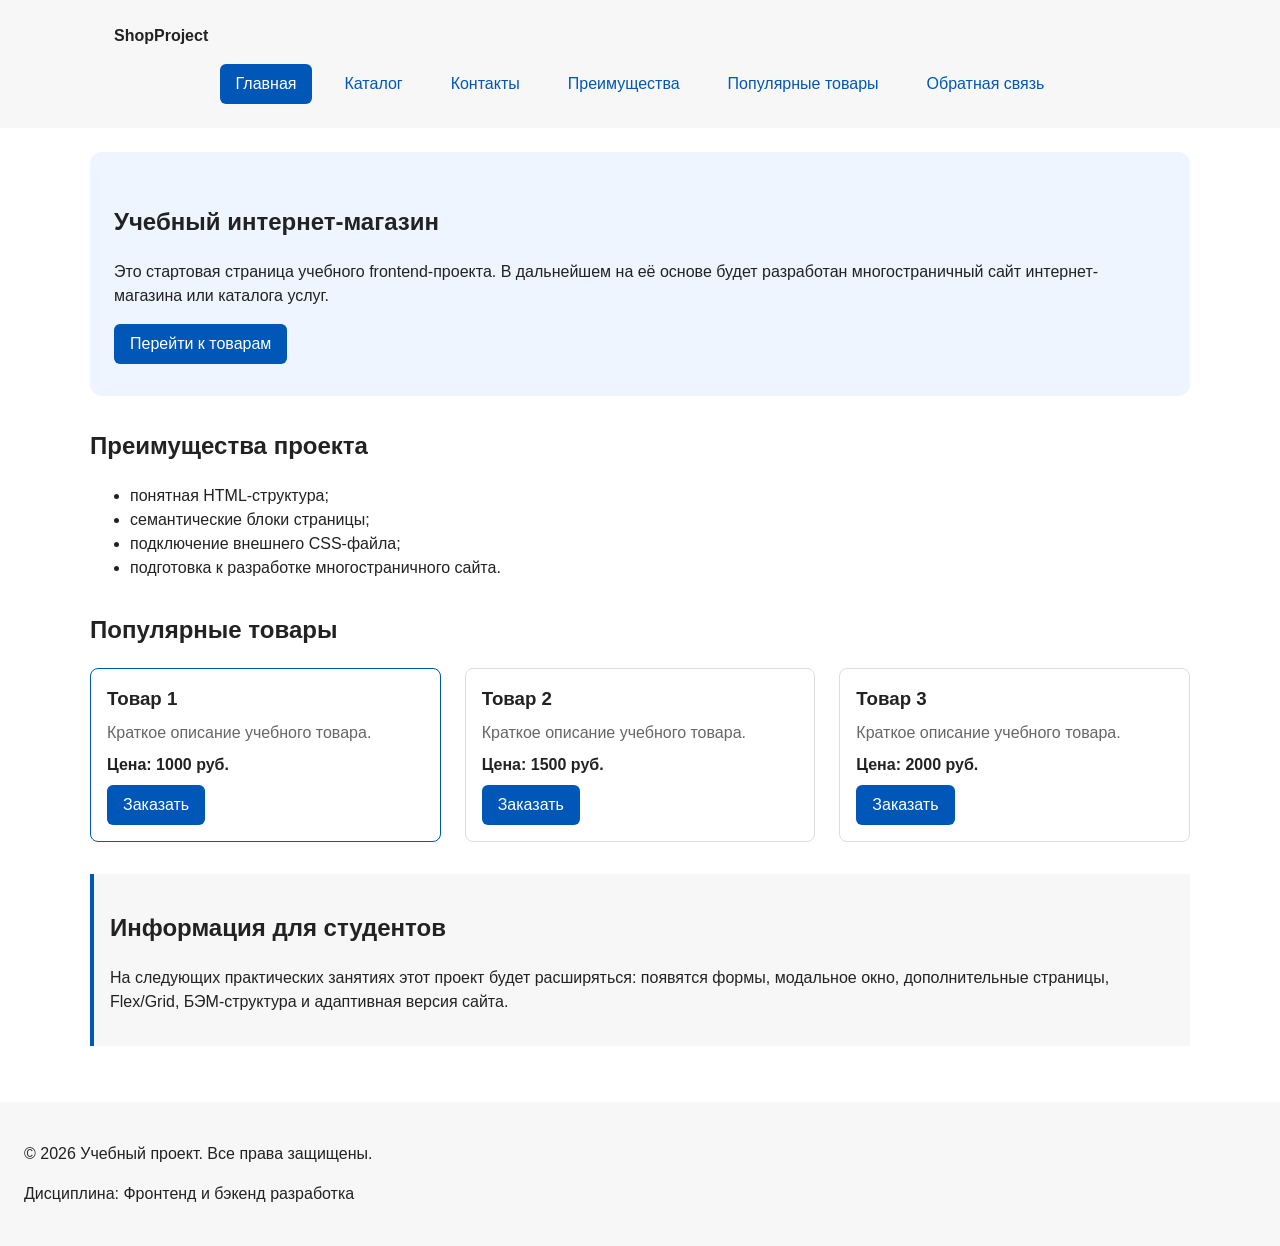
==== commit 349886e9: "refactor: apply BEM naming to CSS classes" ====
--- a/index.html
+++ b/index.html
@@ -12,17 +12,29 @@
         <script src="js/main.js" defer></script>
     </head>
     <body>
-        <header>
-            <div class="site-header">
-                <a class="site-logo" href="index.html">ShopProject</a>
+        <header class="site-header">
+            <div class="site-header__inner">
+                <a class="site-header__logo" href="index.html">ShopProject</a>
                 <nav class="site-nav" aria-label="Основная навигация">
                     <ul class="site-nav__list">
-                        <li><a href="index.html">Главная</a></li>
-                        <li><a href="catalog.html">Каталог</a></li>
-                        <li><a href="contacts.html">Контакты</a></li>
-                        <li><a href="index.html#advantages">Преимущества</a></li>
-                        <li><a href="index.html#popular">Популярные товары</a></li>
-                        <li><a href="index.html#contacts">Обратная связь</a></li>
+                        <li class="site-nav__item">
+                            <a class="site-nav__link site-nav__link--active" href="index.html">Главная</a>
+                        </li>
+                        <li class="site-nav__item">
+                            <a class="site-nav__link" href="catalog.html">Каталог</a>
+                        </li>
+                        <li class="site-nav__item">
+                            <a class="site-nav__link" href="contacts.html">Контакты</a>
+                        </li>
+                        <li class="site-nav__item">
+                            <a class="site-nav__link" href="index.html#advantages">Преимущества</a>
+                        </li>
+                        <li class="site-nav__item">
+                            <a class="site-nav__link" href="index.html#popular">Популярные товары</a>
+                        </li>
+                        <li class="site-nav__item">
+                            <a class="site-nav__link" href="index.html#contacts">Обратная связь</a>
+                        </li>
                     </ul>
                 </nav>
             </div>
@@ -40,7 +52,7 @@
                     В дальнейшем на её основе будет разработан многостраничный сайт
                     интернет-магазина или каталога услуг.
                 </p>
-                <a class="button" href="#popular">Перейти к товарам</a>
+                <a class="button button--primary" href="#popular">Перейти к товарам</a>
             </section>
 
             <section class="section" id="advantages">
@@ -57,29 +69,29 @@
                 <h2>Популярные товары</h2>
 
                 <div class="products-grid">
-                    <article class="product-card">
-                        <h3>Товар 1</h3>
-                        <p>Краткое описание учебного товара.</p>
-                        <p>Цена: 1000 руб.</p>
-                        <button class="button product-card__button" type="button" data-product="Товар 1">
+                    <article class="product-card product-card--featured">
+                        <h3 class="product-card__title">Товар 1</h3>
+                        <p class="product-card__description">Краткое описание учебного товара.</p>
+                        <p class="product-card__price">Цена: 1000 руб.</p>
+                        <button class="button button--primary product-card__button" type="button" data-product="Товар 1">
                             Заказать
                         </button>
                     </article>
 
                     <article class="product-card">
-                        <h3>Товар 2</h3>
-                        <p>Краткое описание учебного товара.</p>
-                        <p>Цена: 1500 руб.</p>
-                        <button class="button product-card__button" type="button" data-product="Товар 2">
+                        <h3 class="product-card__title">Товар 2</h3>
+                        <p class="product-card__description">Краткое описание учебного товара.</p>
+                        <p class="product-card__price">Цена: 1500 руб.</p>
+                        <button class="button button--primary product-card__button" type="button" data-product="Товар 2">
                             Заказать
                         </button>
                     </article>
 
                     <article class="product-card">
-                        <h3>Товар 3</h3>
-                        <p>Краткое описание учебного товара.</p>
-                        <p>Цена: 2000 руб.</p>
-                        <button class="button product-card__button" type="button" data-product="Товар 3">
+                        <h3 class="product-card__title">Товар 3</h3>
+                        <p class="product-card__description">Краткое описание учебного товара.</p>
+                        <p class="product-card__price">Цена: 2000 руб.</p>
+                        <button class="button button--primary product-card__button" type="button" data-product="Товар 3">
                             Заказать
                         </button>
                     </article>
@@ -97,20 +109,21 @@
 
         </main>
 
-        <footer id="contacts">
+        <footer class="site-footer" id="contacts">
             <p>&copy; 2026 Учебный проект. Все права защищены.</p>
             <p>Дисциплина: Фронтенд и бэкенд разработка</p>
         </footer>
 
         <dialog class="order-dialog" id="order-dialog" aria-labelledby="order-dialog-title">
-            <h2 id="order-dialog-title">Оформление заявки</h2>
+            <h2 class="order-dialog__title" id="order-dialog-title">Оформление заявки</h2>
 
             <form class="order-form" id="order-form" action="#" method="post" novalidate>
                 <input id="selected-product" name="selected-product" type="hidden">
 
-                <div class="form-field">
-                <label for="order-name">Имя</label>
-                <input
+                <div class="order-form__field">
+                <label class="order-form__label" for="order-name">Имя</label>
+                <input
+                    class="order-form__input"
                     id="order-name"
                     name="name"
                     type="text"
@@ -121,9 +134,10 @@
                 >
                 </div>
 
-                <div class="form-field">
-                <label for="order-email">E-mail</label>
-                <input
+                <div class="order-form__field">
+                <label class="order-form__label" for="order-email">E-mail</label>
+                <input
+                    class="order-form__input"
                     id="order-email"
                     name="email"
                     type="email"
@@ -133,9 +147,10 @@
                 >
                 </div>
 
-                <div class="form-field">
-                <label for="order-phone">Телефон</label>
-                <input
+                <div class="order-form__field">
+                <label class="order-form__label" for="order-phone">Телефон</label>
+                <input
+                    class="order-form__input"
                     id="order-phone"
                     name="phone"
                     type="tel"
@@ -144,21 +159,22 @@
                     pattern="^\+7 \(\d{3}\) \d{3}-\d{2}-\d{2}$"
                     required
                 >
-                <small>Формат: +7 (900) 000-00-00</small>
-                </div>
-
-                <div class="form-field">
-                <label for="order-date">Дата связи</label>
-                <input
+                <small class="order-form__hint">Формат: +7 (900) 000-00-00</small>
+                </div>
+
+                <div class="order-form__field">
+                <label class="order-form__label" for="order-date">Дата связи</label>
+                <input
+                    class="order-form__input"
                     id="order-date"
                     name="date"
                     type="date"
                 >
                 </div>
 
-                <div class="form-field">
-                <label for="order-topic">Тема заявки</label>
-                <select id="order-topic" name="topic" required>
+                <div class="order-form__field">
+                <label class="order-form__label" for="order-topic">Тема заявки</label>
+                <select class="order-form__select" id="order-topic" name="topic" required>
                     <option value="">Выберите тему</option>
                     <option value="product">Заказ товара</option>
                     <option value="consultation">Консультация</option>
@@ -166,9 +182,10 @@
                 </select>
                 </div>
 
-                <div class="form-field">
-                <label for="order-comment">Комментарий</label>
+                <div class="order-form__field">
+                <label class="order-form__label" for="order-comment">Комментарий</label>
                 <textarea
+                    class="order-form__textarea"
                     id="order-comment"
                     name="comment"
                     rows="4"
@@ -176,9 +193,10 @@
                 ></textarea>
                 </div>
 
-                <div class="form-field form-field--checkbox">
-                    <label>
+                <div class="order-form__field order-form__field--checkbox">
+                    <label class="order-form__label">
                         <input
+                        class="order-form__input"
                         id="order-agreement"
                         name="agreement"
                         type="checkbox"
@@ -187,9 +205,9 @@
                         Я согласен на обработку данных
                 </label>
                 </div>
-                <div class="form-actions">
-                    <button type="button" id="close-order-dialog">Закрыть</button>
-                    <button type="submit">Отправить заявку</button>
+                <div class="order-form__actions">
+                    <button class="button button--secondary" type="button" id="close-order-dialog">Закрыть</button>
+                    <button class="button button--primary" type="submit">Отправить заявку</button>
                 </div>
             </form>
         </dialog>
--- a/css/style.css
+++ b/css/style.css
@@ -72,9 +72,7 @@
 }
 
 
-header,
-main,
-footer {
+main {
   padding: var(--space-lg);
 }
 
@@ -83,22 +81,20 @@
    4. Компоненты страницы
    =============================== */
 
-header {
+.site-header {
   background-color: var(--color-surface);
 }
 
-.site-header {
-  max-width: 1100px;
+.site-header__inner {
+  max-width: var(--container-width);
   margin: 0 auto;
-}
-
-/*
-  Оформляем текстовый логотип.
-*/
-.site-logo {
-  font-weight: bold;
+  padding: var(--space-lg);
+}
+
+.site-header__logo {
+  font-weight: 700;
+  color: var(--color-text);
   text-decoration: none;
-  color: var(--color-text);
 }
 
 /*
@@ -119,7 +115,7 @@
 /*
   Оформляем ссылки меню как кнопки.
 */
-.site-nav__list a {
+.site-nav__link {
   display: inline-block;
   padding: var(--space-sm) var(--space-md);
   color: var(--color-primary);
@@ -131,29 +127,58 @@
   При наведении мыши подсвечиваем ссылку меню.
   Подробно состояния интерфейса будут рассмотрены в практической работе 1.7.
 */
-.site-nav__list a:hover {
+.site-nav__link:hover {
   color: var(--color-white);
   background-color: var(--color-primary);
 }
 
-
-footer {
+.site-nav__link:focus-visible {
+  outline: 2px solid var(--color-primary);
+  outline-offset: 3px;
+}
+
+/*
+  Модификатор активной ссылки — текущий раздел сайта.
+*/
+.site-nav__link--active {
+  color: var(--color-white);
+  background-color: var(--color-primary);
+}
+
+
+.site-footer {
+  padding: var(--space-lg);
   background-color: var(--color-surface);
 }
 
 .button {
   display: inline-block;
   padding: var(--space-sm) var(--space-md);
+  border: none;
+  border-radius: var(--radius-sm);
+  font: inherit;
+  text-decoration: none;
+  cursor: pointer;
+}
+
+.button--primary {
   color: var(--color-white);
   background-color: var(--color-primary);
-  text-decoration: none;
-  border: none;
-  border-radius: var(--radius-sm);
-  cursor: pointer;
-}
-
-.button:hover {
+}
+
+.button--primary:hover {
   background-color: var(--color-primary-dark);
+}
+
+.button--secondary {
+  color: var(--color-primary);
+  background-color: transparent;
+  border: 1px solid var(--color-primary);
+}
+
+.button--secondary:hover {
+  color: var(--color-white);
+  background-color: var(--color-primary);
 }
 
 .button:focus-visible {
@@ -161,7 +186,8 @@
   outline-offset: 3px;
 }
 
-.button:disabled {
+.button:disabled,
+.button--disabled {
   opacity: 0.6;
   cursor: not-allowed;
 }
@@ -185,11 +211,11 @@
   color: var(--color-muted);
 }
 
-.breadcrumbs a {
+.breadcrumbs__link {
   color: var(--color-primary);
 }
 
-.breadcrumbs span::before {
+.breadcrumbs__current::before {
   content: " / ";
   color: var(--color-muted);
 }
@@ -291,11 +317,34 @@
   border-color: var(--color-primary);
 }
 
-.product-card h3 {
-  margin-top: 0;
-}
-
-.product-card .button {
+.product-card--featured {
+  border-color: var(--color-primary);
+}
+
+.product-card--discount {
+  border-color: var(--color-danger);
+}
+
+.product-card__title {
+  margin: 0;
+  color: var(--color-text);
+}
+
+.product-card__description {
+  margin: 0;
+  color: var(--color-muted);
+}
+
+.product-card__price {
+  margin: 0;
+  font-weight: 700;
+}
+
+.product-card--discount .product-card__price {
+  color: var(--color-danger);
+}
+
+.product-card__button {
   margin-top: auto;
   align-self: flex-start;
 }
@@ -325,18 +374,22 @@
   background-color: rgba(0, 0, 0, 0.5);
 }
 
-.form-field {
+.order-dialog__title {
+  margin-top: 0;
+}
+
+.order-form__field {
   margin-bottom: var(--space-md);
 }
 
-.form-field label {
+.order-form__label {
   display: block;
   margin-bottom: var(--space-xs);
 }
 
-.form-field input,
-.form-field select,
-.form-field textarea {
+.order-form__input,
+.order-form__select,
+.order-form__textarea {
   width: 100%;
   padding: 10px 12px;
   border: 1px solid var(--color-border);
@@ -344,28 +397,33 @@
   font: inherit;
 }
 
-.form-field input[type="checkbox"] {
+.order-form__input[type="checkbox"] {
   width: auto;
 }
 
-.form-field small {
+.order-form__hint {
   display: block;
   margin-top: var(--space-xs);
   color: var(--color-muted);
 }
 
-.form-field input:hover,
-.form-field select:hover,
-.form-field textarea:hover {
+.order-form__input:hover,
+.order-form__select:hover,
+.order-form__textarea:hover {
   border-color: var(--color-primary);
 }
 
-.form-field input:focus-visible,
-.form-field select:focus-visible,
-.form-field textarea:focus-visible,
-.form-actions button:focus-visible {
+.order-form__input:focus-visible,
+.order-form__select:focus-visible,
+.order-form__textarea:focus-visible {
   outline: 2px solid var(--color-primary);
   outline-offset: 3px;
+}
+
+.order-form__actions {
+  display: flex;
+  gap: var(--space-md);
+  margin-top: var(--space-lg);
 }
 
 [aria-invalid="true"] {
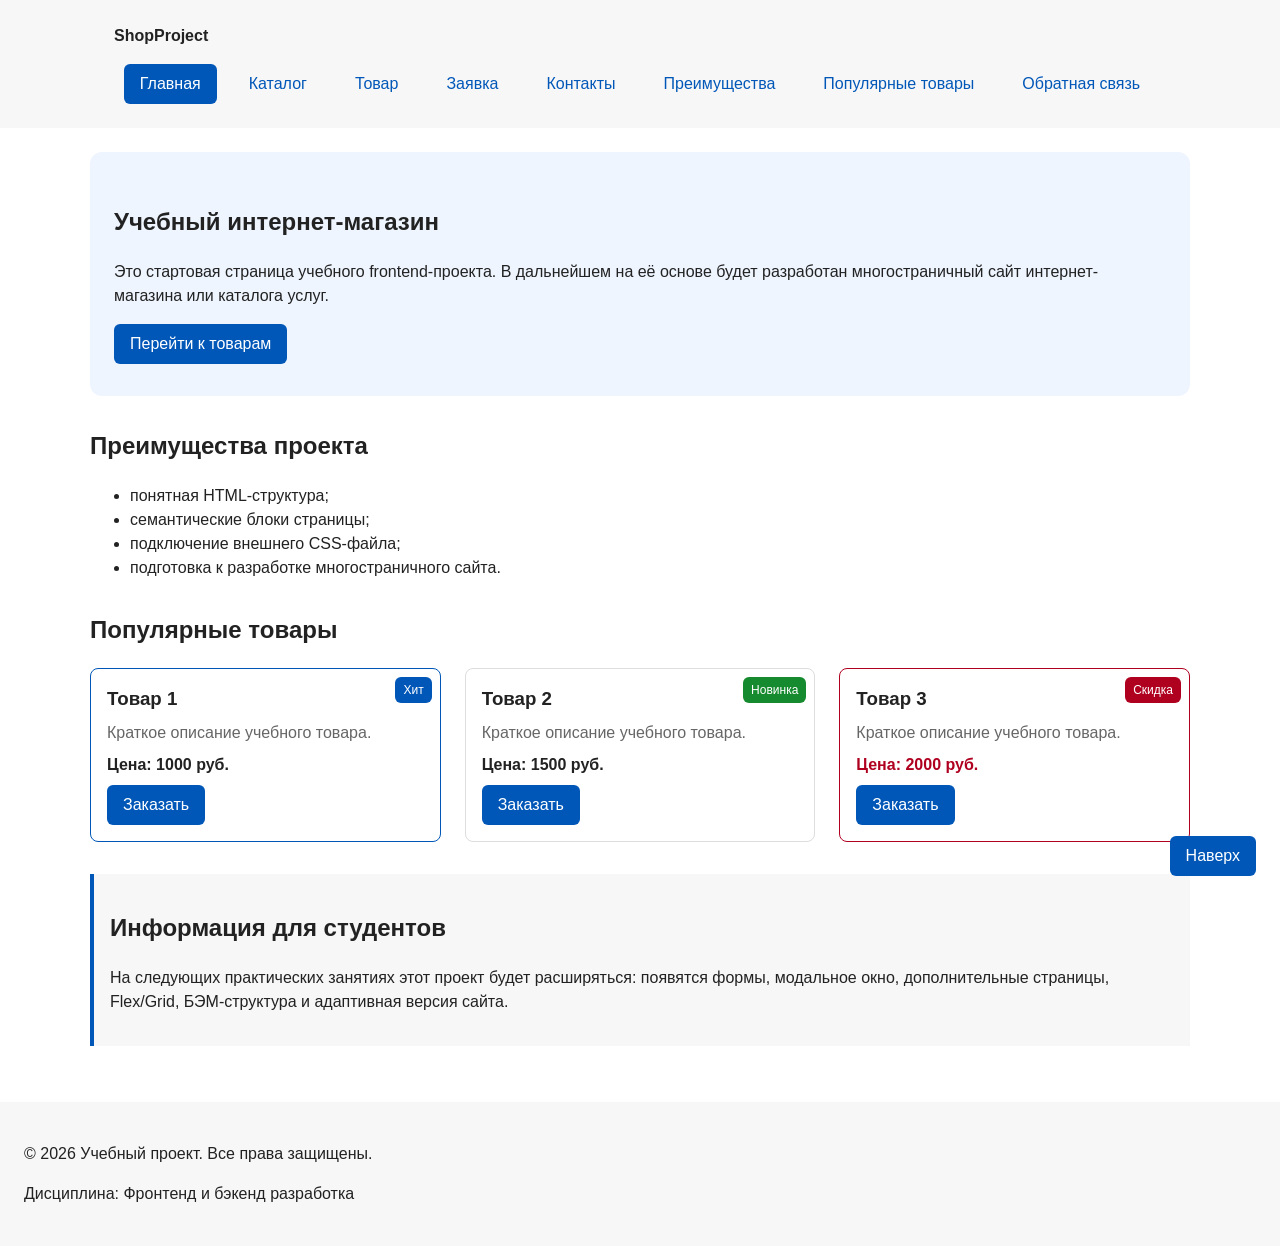
==== commit 9a7980b2: "fix: prepare HTML CSS project for submission" ====
--- a/index.html
+++ b/index.html
@@ -11,7 +11,7 @@
         <link rel="stylesheet" href="css/style.css">
         <script src="js/main.js" defer></script>
     </head>
-    <body>
+    <body id="top">
         <header class="site-header">
             <div class="site-header__inner">
                 <a class="site-header__logo" href="index.html">ShopProject</a>
@@ -22,6 +22,12 @@
                         </li>
                         <li class="site-nav__item">
                             <a class="site-nav__link" href="catalog.html">Каталог</a>
+                        </li>
+                        <li class="site-nav__item">
+                            <a class="site-nav__link" href="product.html">Товар</a>
+                        </li>
+                        <li class="site-nav__item">
+                            <a class="site-nav__link" href="order.html">Заявка</a>
                         </li>
                         <li class="site-nav__item">
                             <a class="site-nav__link" href="contacts.html">Контакты</a>
@@ -70,6 +76,7 @@
 
                 <div class="products-grid">
                     <article class="product-card product-card--featured">
+                        <span class="product-card__badge">Хит</span>
                         <h3 class="product-card__title">Товар 1</h3>
                         <p class="product-card__description">Краткое описание учебного товара.</p>
                         <p class="product-card__price">Цена: 1000 руб.</p>
@@ -79,6 +86,7 @@
                     </article>
 
                     <article class="product-card">
+                        <span class="product-card__badge product-card__badge--new">Новинка</span>
                         <h3 class="product-card__title">Товар 2</h3>
                         <p class="product-card__description">Краткое описание учебного товара.</p>
                         <p class="product-card__price">Цена: 1500 руб.</p>
@@ -87,7 +95,8 @@
                         </button>
                     </article>
 
-                    <article class="product-card">
+                    <article class="product-card product-card--discount">
+                        <span class="product-card__badge product-card__badge--discount">Скидка</span>
                         <h3 class="product-card__title">Товар 3</h3>
                         <p class="product-card__description">Краткое описание учебного товара.</p>
                         <p class="product-card__price">Цена: 2000 руб.</p>
@@ -216,5 +225,7 @@
             Форма успешно отправлена!
         </p>
 
+        <a class="scroll-up" href="#top">Наверх</a>
+
     </body>
 </html>
--- a/css/style.css
+++ b/css/style.css
@@ -246,6 +246,8 @@
 
 .catalog-filters {
   grid-area: filters;
+  position: sticky;
+  top: var(--space-md);
   align-self: start;
   padding: var(--space-md);
   border: 1px solid var(--color-border);
@@ -304,6 +306,7 @@
   на всю высоту, кнопка прижимается к нижнему краю.
 */
 .product-card {
+  position: relative;
   display: flex;
   flex-direction: column;
   gap: var(--space-sm);
@@ -325,6 +328,29 @@
   border-color: var(--color-danger);
 }
 
+/*
+  Бейдж карточки позиционируется абсолютно
+  относительно блока product-card.
+*/
+.product-card__badge {
+  position: absolute;
+  top: var(--space-sm);
+  right: var(--space-sm);
+  padding: 4px 8px;
+  color: var(--color-white);
+  background-color: var(--color-primary);
+  border-radius: var(--radius-sm);
+  font-size: 12px;
+}
+
+.product-card__badge--new {
+  background-color: var(--color-success);
+}
+
+.product-card__badge--discount {
+  background-color: var(--color-danger);
+}
+
 .product-card__title {
   margin: 0;
   color: var(--color-text);
@@ -347,6 +373,74 @@
 .product-card__button {
   margin-top: auto;
   align-self: flex-start;
+}
+
+/*
+  Фиксированная кнопка «Наверх»;
+  z-index поднимает её над остальным контентом страницы.
+*/
+.scroll-up {
+  position: fixed;
+  right: var(--space-lg);
+  bottom: var(--space-lg);
+  z-index: 50;
+  padding: var(--space-sm) var(--space-md);
+  color: var(--color-white);
+  background-color: var(--color-primary);
+  text-decoration: none;
+  border-radius: var(--radius-sm);
+}
+
+.scroll-up:hover {
+  background-color: var(--color-primary-dark);
+}
+
+/*
+  Двухколоночная раскладка страницы товара.
+*/
+.product-layout {
+  display: grid;
+  grid-template-columns: 1fr 1fr;
+  gap: var(--space-lg);
+}
+
+.product-photo__image {
+  display: block;
+  max-width: 100%;
+  border: 1px solid var(--color-border);
+  border-radius: var(--radius-md);
+}
+
+.product-details__price {
+  font-size: 20px;
+  font-weight: 700;
+}
+
+/*
+  Таблица характеристик товара.
+*/
+.product-table {
+  width: 100%;
+  max-width: 480px;
+  margin-bottom: var(--space-lg);
+  border-collapse: collapse;
+}
+
+.product-table caption {
+  padding-bottom: var(--space-xs);
+  text-align: left;
+  font-weight: 700;
+}
+
+.product-table th,
+.product-table td {
+  padding: var(--space-sm);
+  border: 1px solid var(--color-border);
+  text-align: left;
+}
+
+.product-table th {
+  background-color: var(--color-surface);
 }
 
 .aside-info {
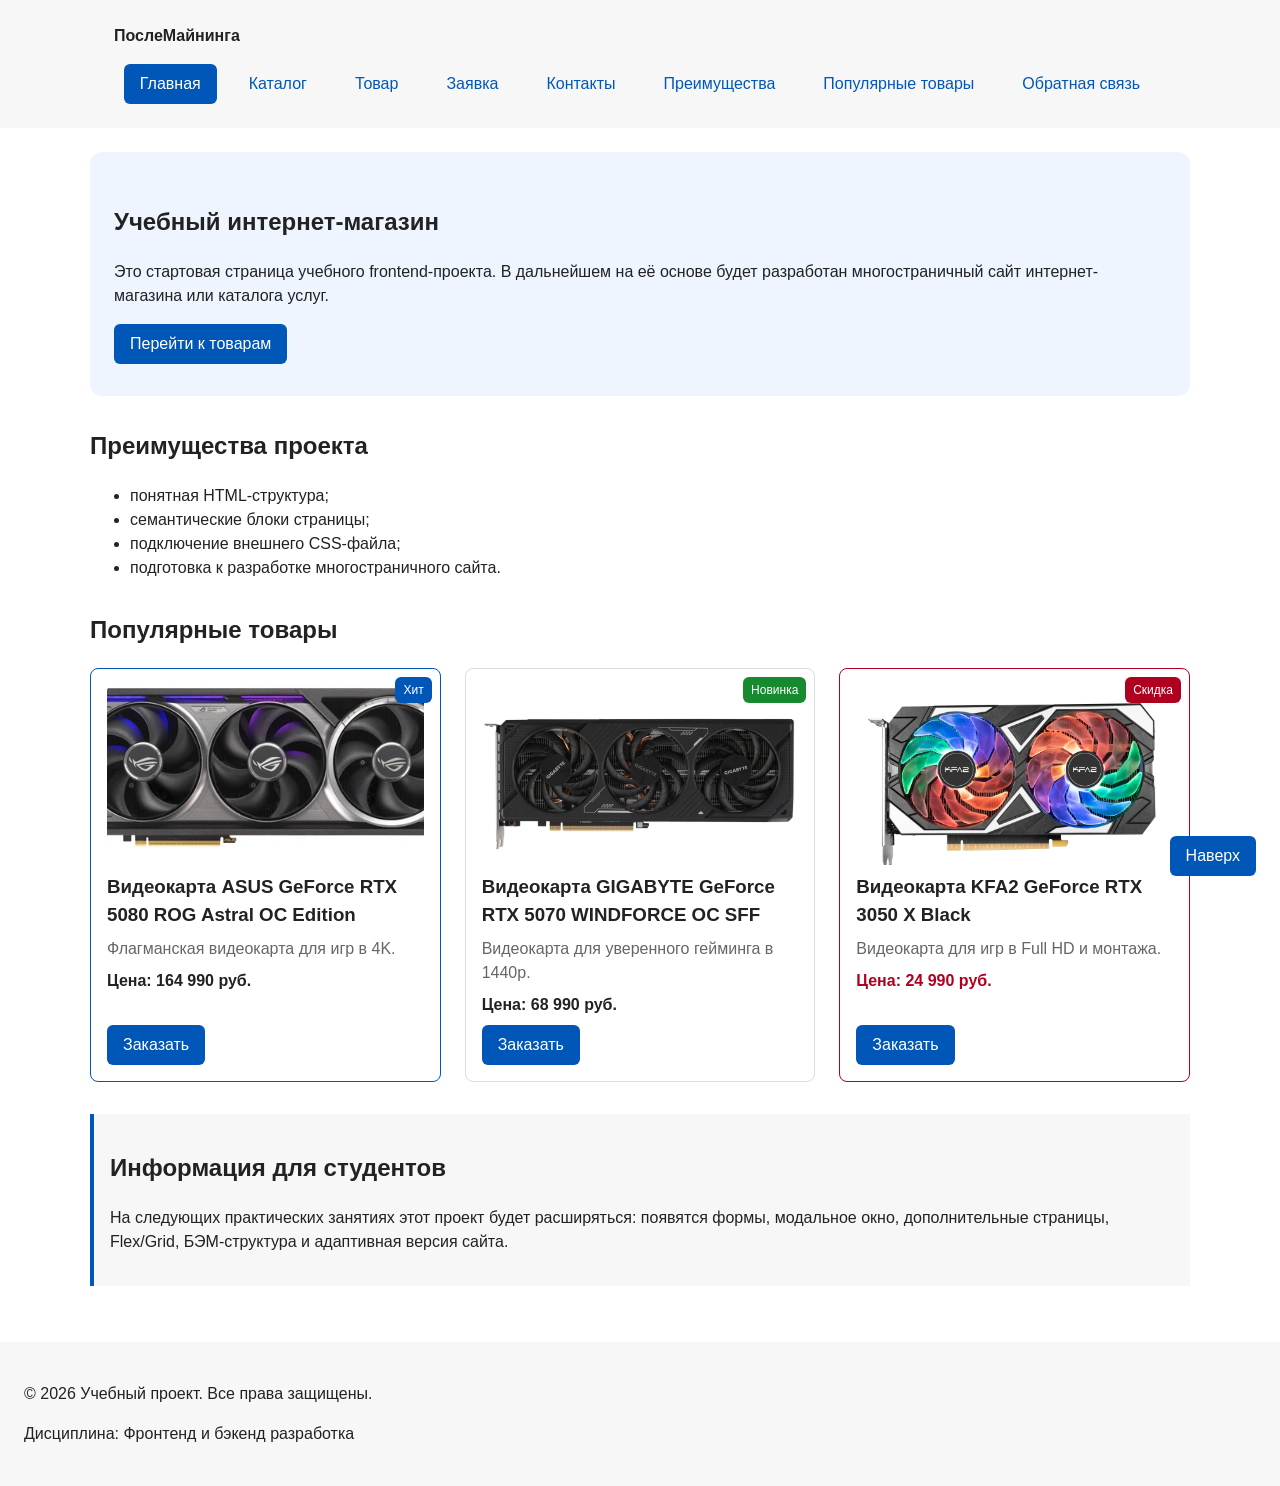
==== commit 1ff04761: "feat: fix and add some func" ====
--- a/index.html
+++ b/index.html
@@ -14,7 +14,7 @@
     <body id="top">
         <header class="site-header">
             <div class="site-header__inner">
-                <a class="site-header__logo" href="index.html">ShopProject</a>
+                <a class="site-header__logo" href="index.html">ПослеМайнинга</a>
                 <nav class="site-nav" aria-label="Основная навигация">
                     <ul class="site-nav__list">
                         <li class="site-nav__item">
@@ -76,31 +76,34 @@
 
                 <div class="products-grid">
                     <article class="product-card product-card--featured">
+                        <img class="product-card__image" src="images/Видеокарта ASUS GeForce RTX 5080 ROG Astral OC Edition.webp" alt="Видеокарта ASUS GeForce RTX 5080 ROG Astral OC Edition" loading="lazy">
                         <span class="product-card__badge">Хит</span>
-                        <h3 class="product-card__title">Товар 1</h3>
-                        <p class="product-card__description">Краткое описание учебного товара.</p>
-                        <p class="product-card__price">Цена: 1000 руб.</p>
-                        <button class="button button--primary product-card__button" type="button" data-product="Товар 1">
+                        <h3 class="product-card__title">Видеокарта ASUS GeForce RTX 5080 ROG Astral OC Edition</h3>
+                        <p class="product-card__description">Флагманская видеокарта для игр в 4K.</p>
+                        <p class="product-card__price">Цена: 164 990 руб.</p>
+                        <button class="button button--primary product-card__button" type="button" data-product="Видеокарта ASUS GeForce RTX 5080 ROG Astral OC Edition">
                             Заказать
                         </button>
                     </article>
 
                     <article class="product-card">
+                        <img class="product-card__image" src="images/Видеокарта GIGABYTE GeForce RTX 5070 WINDFORCE OC SFF.webp" alt="Видеокарта GIGABYTE GeForce RTX 5070 WINDFORCE OC SFF" loading="lazy">
                         <span class="product-card__badge product-card__badge--new">Новинка</span>
-                        <h3 class="product-card__title">Товар 2</h3>
-                        <p class="product-card__description">Краткое описание учебного товара.</p>
-                        <p class="product-card__price">Цена: 1500 руб.</p>
-                        <button class="button button--primary product-card__button" type="button" data-product="Товар 2">
+                        <h3 class="product-card__title">Видеокарта GIGABYTE GeForce RTX 5070 WINDFORCE OC SFF</h3>
+                        <p class="product-card__description">Видеокарта для уверенного гейминга в 1440p.</p>
+                        <p class="product-card__price">Цена: 68 990 руб.</p>
+                        <button class="button button--primary product-card__button" type="button" data-product="Видеокарта GIGABYTE GeForce RTX 5070 WINDFORCE OC SFF">
                             Заказать
                         </button>
                     </article>
 
                     <article class="product-card product-card--discount">
+                        <img class="product-card__image" src="images/Видеокарта KFA2 GeForce RTX 3050 X Black.webp" alt="Видеокарта KFA2 GeForce RTX 3050 X Black" loading="lazy">
                         <span class="product-card__badge product-card__badge--discount">Скидка</span>
-                        <h3 class="product-card__title">Товар 3</h3>
-                        <p class="product-card__description">Краткое описание учебного товара.</p>
-                        <p class="product-card__price">Цена: 2000 руб.</p>
-                        <button class="button button--primary product-card__button" type="button" data-product="Товар 3">
+                        <h3 class="product-card__title">Видеокарта KFA2 GeForce RTX 3050 X Black</h3>
+                        <p class="product-card__description">Видеокарта для игр в Full HD и монтажа.</p>
+                        <p class="product-card__price">Цена: 24 990 руб.</p>
+                        <button class="button button--primary product-card__button" type="button" data-product="Видеокарта KFA2 GeForce RTX 3050 X Black">
                             Заказать
                         </button>
                     </article>
@@ -221,10 +224,6 @@
             </form>
         </dialog>
 
-        <p class="success-message" id="success-message" hidden>
-            Форма успешно отправлена!
-        </p>
-
         <a class="scroll-up" href="#top">Наверх</a>
 
     </body>
--- a/css/style.css
+++ b/css/style.css
@@ -351,6 +351,14 @@
   background-color: var(--color-danger);
 }
 
+.product-card__image {
+  display: block;
+  width: 100%;
+  height: 180px;
+  object-fit: cover;
+  border-radius: var(--radius-sm);
+}
+
 .product-card__title {
   margin: 0;
   color: var(--color-text);
@@ -406,7 +414,8 @@
 
 .product-photo__image {
   display: block;
-  max-width: 100%;
+  width: 100%;
+  height: auto;
   border: 1px solid var(--color-border);
   border-radius: var(--radius-md);
 }
@@ -524,10 +533,49 @@
   border-color: var(--color-danger);
 }
 
-.success-message {
-  max-width: var(--container-width);
-  margin: var(--space-lg) auto;
-  padding: var(--space-md);
-  border-left: 4px solid var(--color-success);
+/* ===============================
+   6. Страница успешной отправки
+   =============================== */
+
+.success {
+  display: flex;
+  flex-direction: column;
+  align-items: center;
+  gap: var(--space-md);
+  max-width: 640px;
+  margin: 0 auto;
+  padding: var(--space-xl);
+  text-align: center;
   background-color: var(--color-success-bg);
-}
+  border: 1px solid var(--color-success);
+  border-radius: var(--radius-lg);
+}
+
+.success__icon {
+  display: flex;
+  align-items: center;
+  justify-content: center;
+  width: 72px;
+  height: 72px;
+  border-radius: 50%;
+  color: var(--color-white);
+  background-color: var(--color-success);
+}
+
+.success__title {
+  margin: 0;
+  color: var(--color-success);
+}
+
+.success__text {
+  margin: 0;
+  color: var(--color-muted);
+}
+
+.success__actions {
+  display: flex;
+  flex-wrap: wrap;
+  gap: var(--space-md);
+  justify-content: center;
+  margin-top: var(--space-sm);
+}
